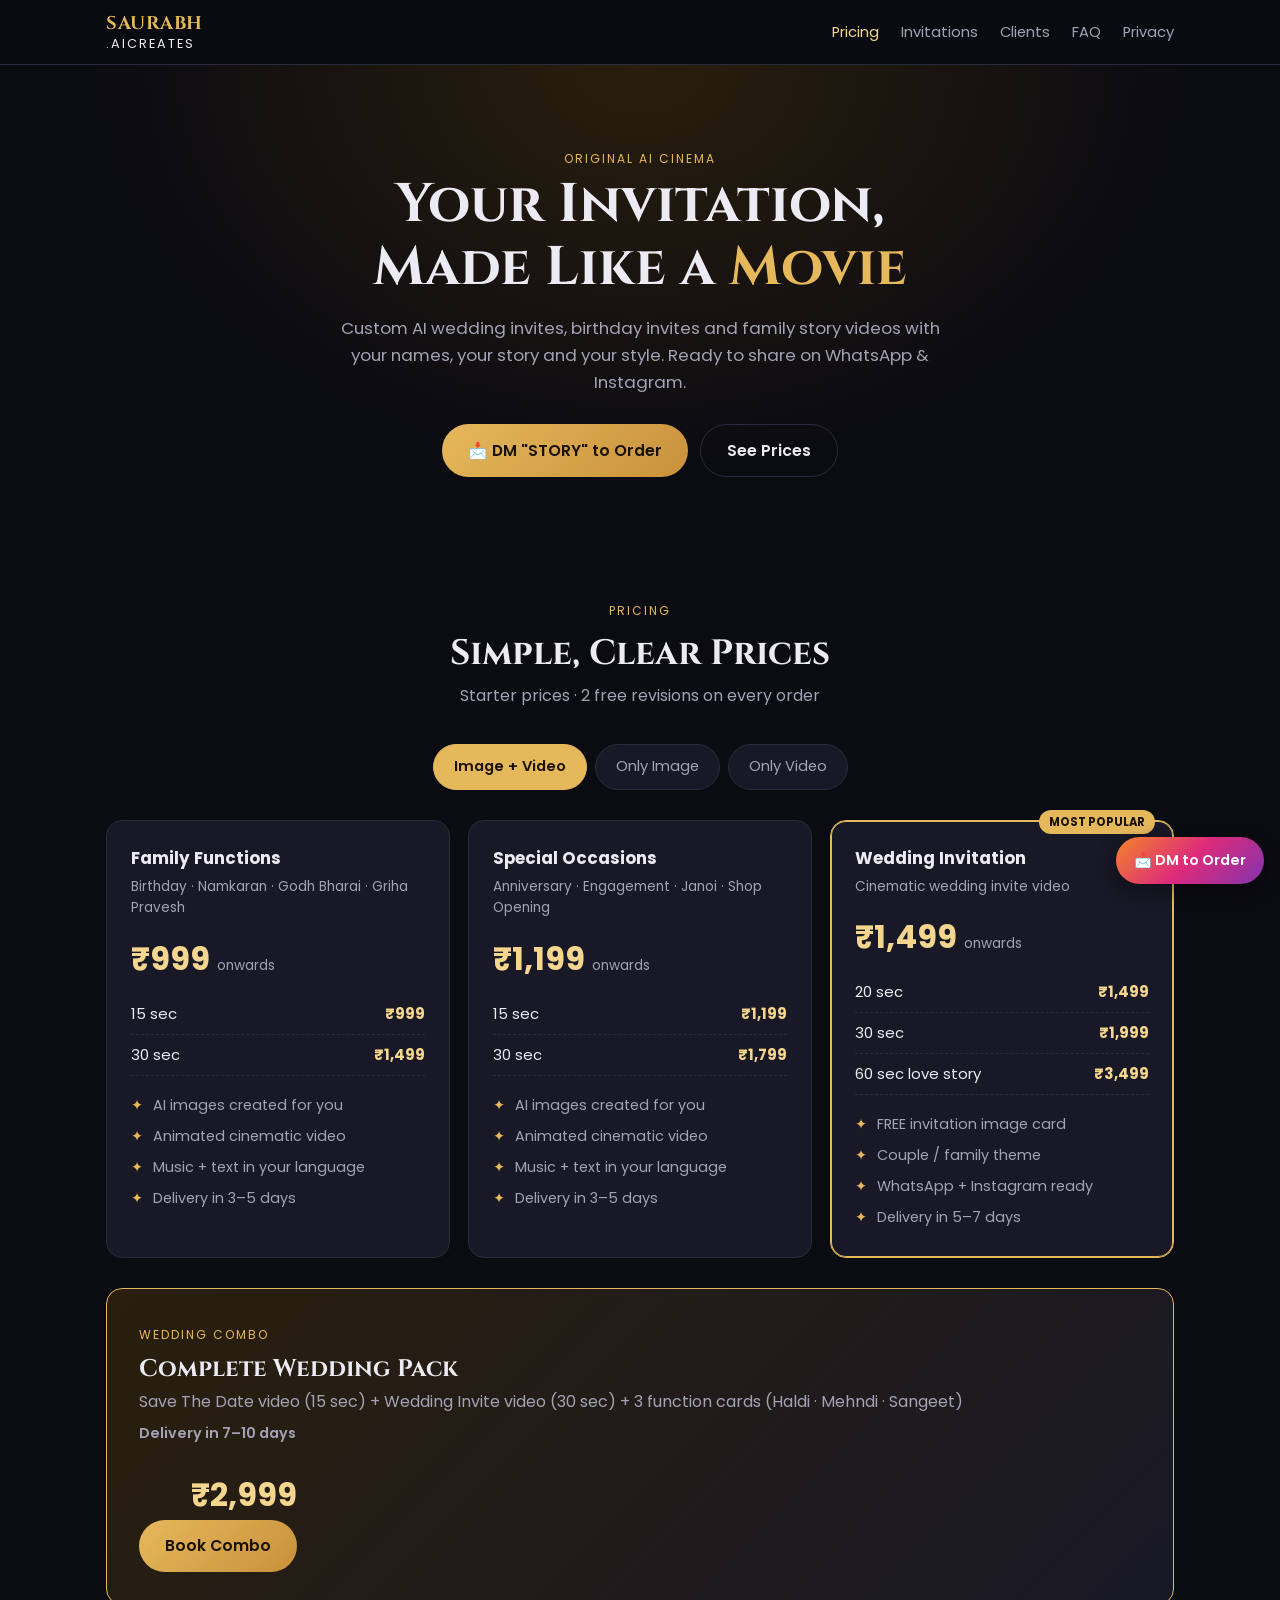
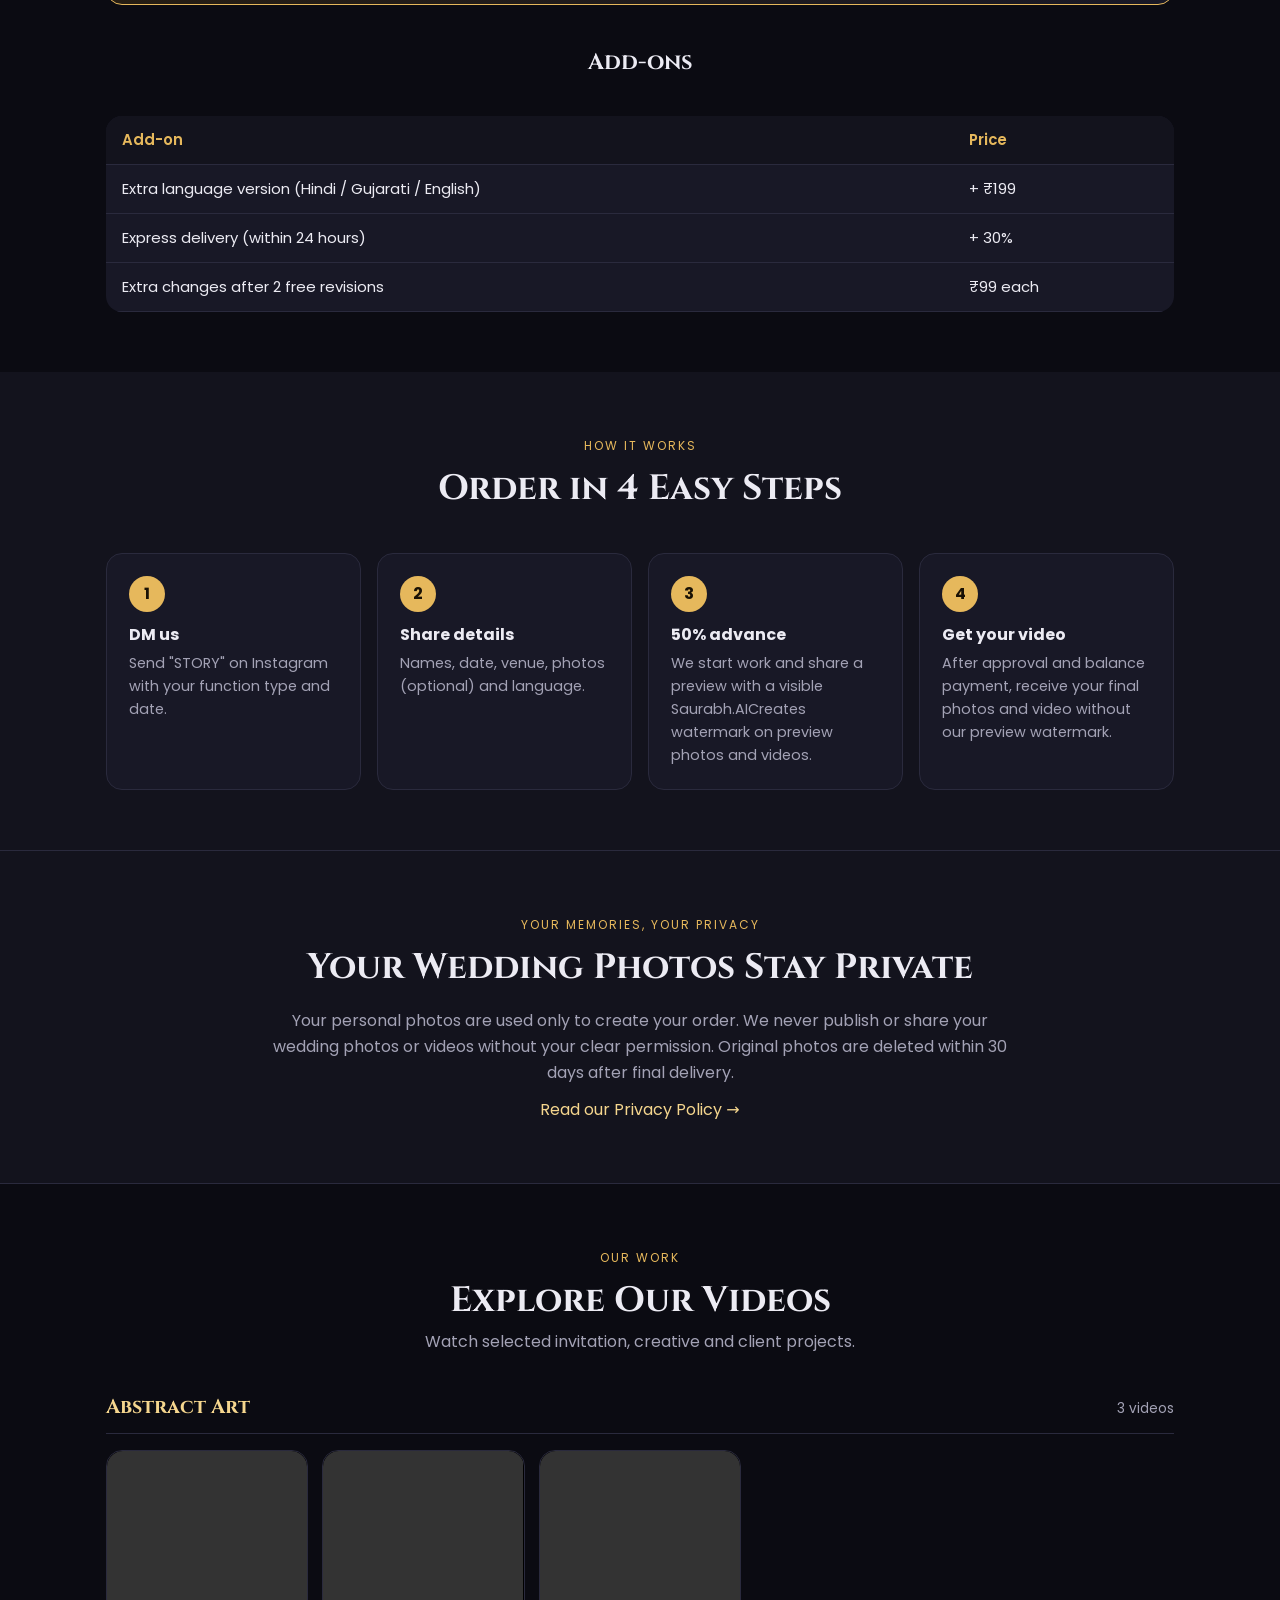
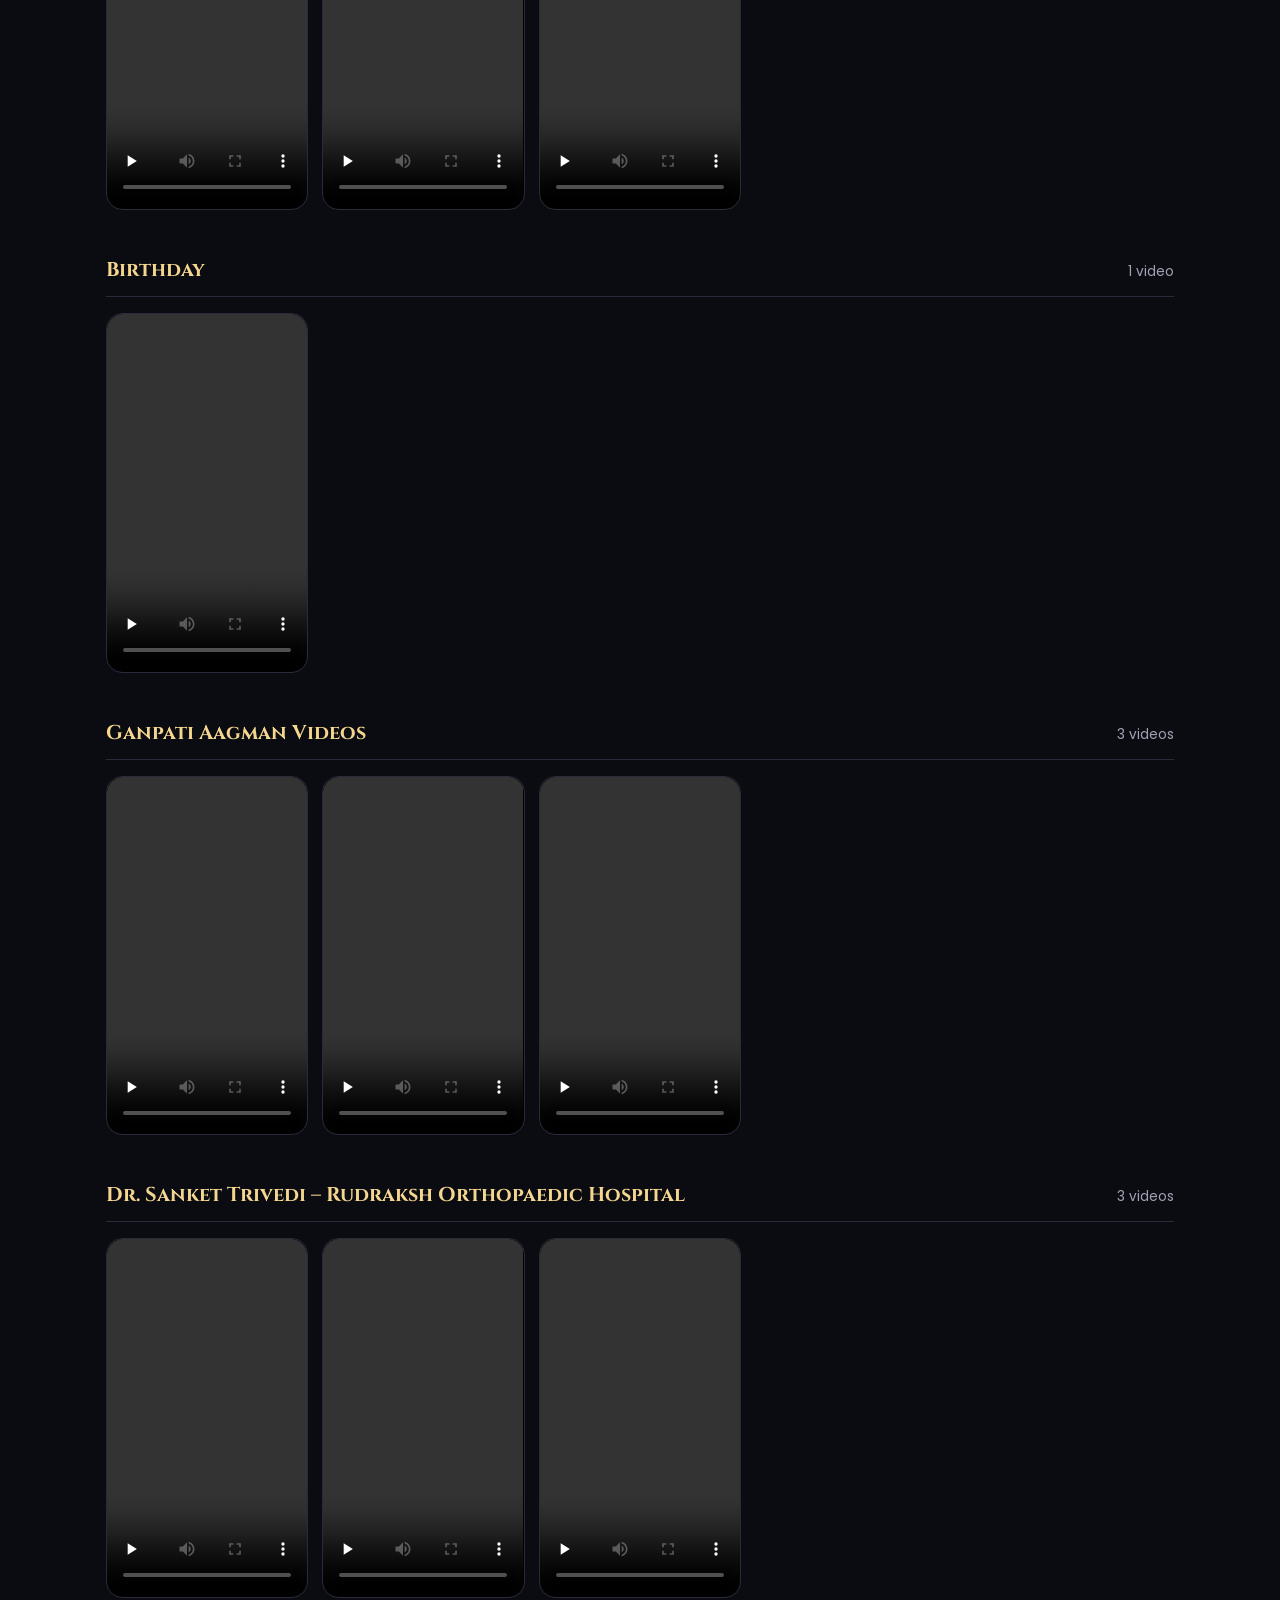
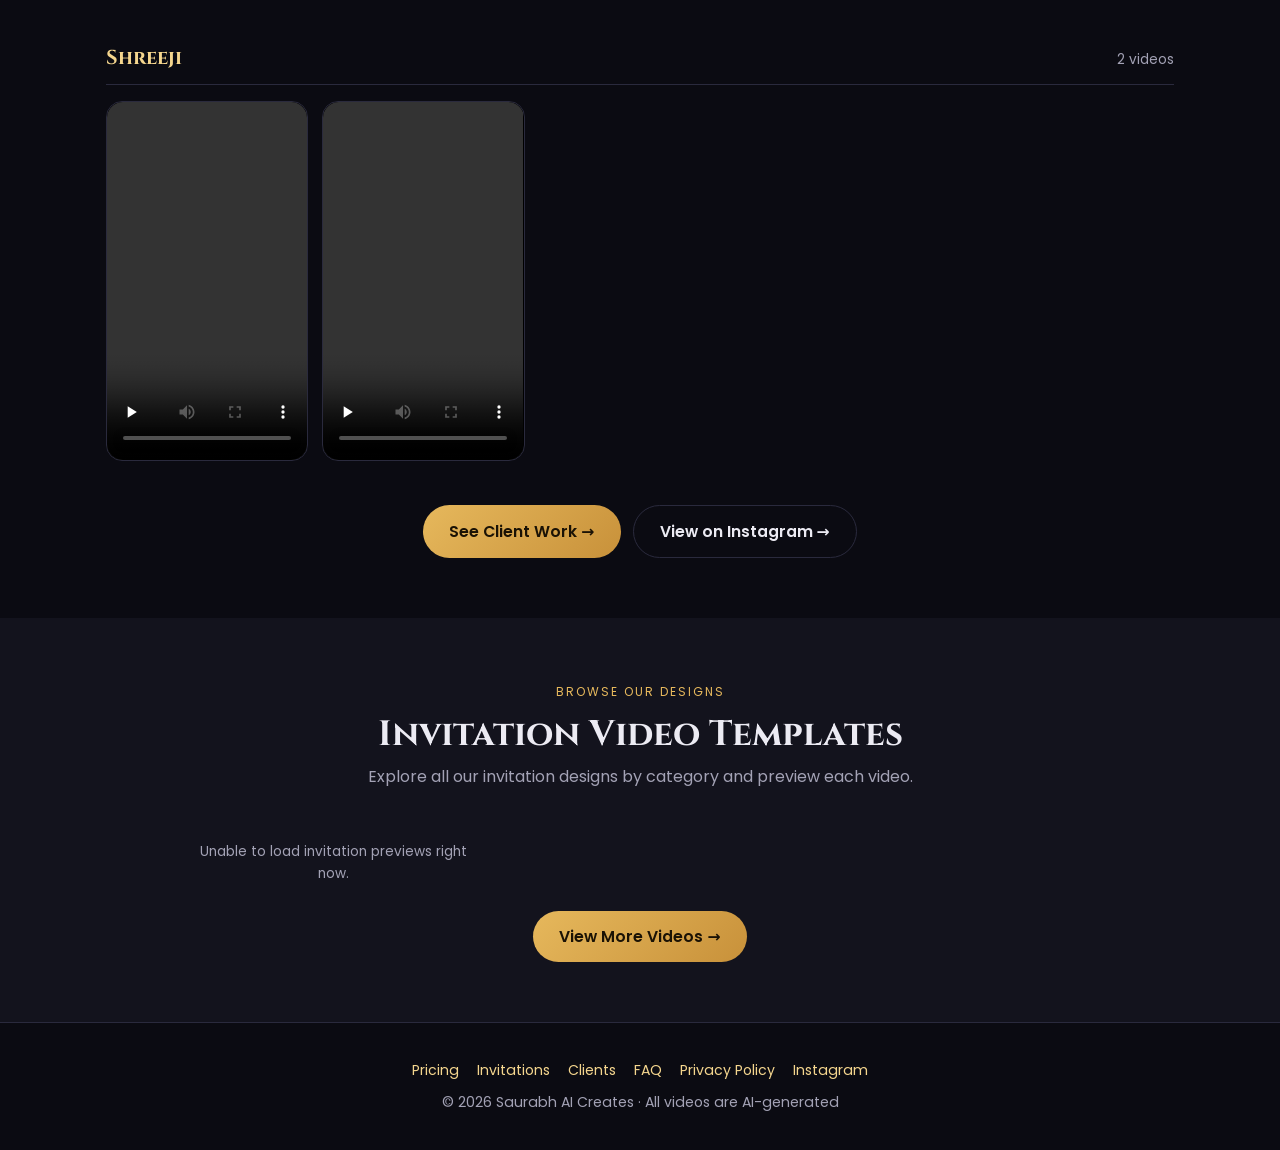
==== index.html @ f12655c5 "Link Invitations navigation directly to its page" ====
<!doctype html>
<html lang="en">
<head>
<meta charset="utf-8">
<meta name="viewport" content="width=device-width,initial-scale=1">
<title>Saurabh AI Creates – AI Invitations & Story Videos</title>
<meta name="description" content="Custom AI wedding invitations, birthday invites and cinematic family story videos. Order via Instagram DM.">
<meta property="og:title" content="Saurabh AI Creates – AI Invitations & Story Videos">
<meta property="og:description" content="Wedding, birthday & all function invitations as cinematic AI videos. Starting ₹299.">
<link rel="preconnect" href="https://fonts.googleapis.com">
<link href="https://fonts.googleapis.com/css2?family=Cinzel:wght@400;700&family=Poppins:wght@400;600;700&display=swap" rel="stylesheet">
<link rel="stylesheet" href="assets/css/style.css">
</head>
<body>
<header><div class="wrap nav">
  <a href="index.html" class="brand">SAURABH<span>.AICREATES</span></a>
  <ul>
    <li><a href="#pricing" class="active">Pricing</a></li>
    <li><a href="invitations.html">Invitations</a></li>
    <li><a href="clients.html">Clients</a></li>
    <li><a href="faq.html">FAQ</a></li>
    <li class="hide-sm"><a href="privacy.html">Privacy</a></li>
  </ul>
</div></header>

<div class="hero"><div class="wrap">
  <span class="tag">Original AI Cinema</span>
  <h1>Your Invitation,<br>Made Like a <em>Movie</em></h1>
  <p>Custom AI wedding invites, birthday invites and family story videos with your names, your story and your style. Ready to share on WhatsApp &amp; Instagram.</p>
  <div class="btns">
    <a class="btn btn-gold" href="https://ig.me/m/saurabh.aicreates" target="_blank" rel="noopener">📩 DM "STORY" to Order</a>
    <a class="btn btn-ghost" href="#pricing">See Prices</a>
  </div>
</div></div>

<section id="pricing"><div class="wrap">
  <div class="sec-title"><span class="tag">Pricing</span><h2>Simple, Clear Prices</h2><p>Starter prices · 2 free revisions on every order</p></div>

  <div class="tabs" role="tablist">
    <button class="tab active" data-t="combo">Image + Video</button>
    <button class="tab" data-t="image">Only Image</button>
    <button class="tab" data-t="video">Only Video</button>
  </div>

  <!-- IMAGE + VIDEO -->
  <div class="panel active" id="combo">
    <div class="grid">
      <div class="card">
        <h3>Family Functions</h3><div class="sub">Birthday · Namkaran · Godh Bharai · Griha Pravesh</div>
        <div class="price">₹999 <small>onwards</small></div>
        <div class="rows"><div class="row">15 sec<b>₹999</b></div><div class="row">30 sec<b>₹1,499</b></div></div>
        <ul><li>AI images created for you</li><li>Animated cinematic video</li><li>Music + text in your language</li><li>Delivery in 3–5 days</li></ul>
      </div>
      <div class="card">
        <h3>Special Occasions</h3><div class="sub">Anniversary · Engagement · Janoi · Shop Opening</div>
        <div class="price">₹1,199 <small>onwards</small></div>
        <div class="rows"><div class="row">15 sec<b>₹1,199</b></div><div class="row">30 sec<b>₹1,799</b></div></div>
        <ul><li>AI images created for you</li><li>Animated cinematic video</li><li>Music + text in your language</li><li>Delivery in 3–5 days</li></ul>
      </div>
      <div class="card best"><span class="badge">MOST POPULAR</span>
        <h3>Wedding Invitation</h3><div class="sub">Cinematic wedding invite video</div>
        <div class="price">₹1,499 <small>onwards</small></div>
        <div class="rows"><div class="row">20 sec<b>₹1,499</b></div><div class="row">30 sec<b>₹1,999</b></div><div class="row">60 sec love story<b>₹3,499</b></div></div>
        <ul><li>FREE invitation image card</li><li>Couple / family theme</li><li>WhatsApp + Instagram ready</li><li>Delivery in 5–7 days</li></ul>
      </div>
    </div>
    <div class="combo">
      <div><span class="tag">Wedding Combo</span><h3>Complete Wedding Pack</h3>
      <p>Save The Date video (15 sec) + Wedding Invite video (30 sec) + 3 function cards (Haldi · Mehndi · Sangeet)</p><p class="delivery-note">Delivery in 7–10 days</p></div>
      <div style="text-align:right"><div class="price">₹2,999</div><a class="btn btn-gold" href="https://ig.me/m/saurabh.aicreates" target="_blank" rel="noopener">Book Combo</a></div>
    </div>
  </div>

  <!-- IMAGE -->
  <div class="panel" id="image">
    <div class="grid">
      <div class="card"><h3>Family Functions</h3><div class="sub">Birthday · Namkaran · Godh Bharai · Griha Pravesh</div><div class="price">₹299</div><ul><li>1 custom AI invitation card</li><li>WhatsApp size</li><li>Delivery in 1–2 days</li></ul></div>
      <div class="card"><h3>Special Occasions</h3><div class="sub">Anniversary · Janoi · Shop Opening</div><div class="price">₹399</div><ul><li>1 custom AI invitation card</li><li>WhatsApp size</li><li>Delivery in 1–2 days</li></ul></div>
      <div class="card"><h3>Engagement / Save The Date</h3><div class="sub">Couple theme card</div><div class="price">₹449</div><ul><li>1 custom AI invitation card</li><li>WhatsApp size</li><li>Delivery in 1–2 days</li></ul></div>
      <div class="card best"><span class="badge">WEDDING</span><h3>Wedding Card</h3><div class="sub">1 main invitation card</div><div class="price">₹499</div><ul><li>Extra function card ₹149 each</li><li>Same design for all functions</li><li>Delivery in 1–2 days</li></ul></div>
    </div>
    <p class="note">💡 Want it to move? Upgrade to Image + Video from ₹999.</p>
  </div>

  <!-- VIDEO -->
  <div class="panel" id="video">
    <div class="grid">
      <div class="card"><h3>Short</h3><div class="sub">You give images, we animate</div><div class="price">₹799</div><ul><li>Up to 15 sec</li><li>Music + text</li><li>Delivery in 3–5 days</li></ul></div>
      <div class="card best"><span class="badge">BEST VALUE</span><h3>Standard</h3><div class="sub">You give images, we animate</div><div class="price">₹1,299</div><ul><li>Up to 30 sec</li><li>Music + text</li><li>Delivery in 3–5 days</li></ul></div>
      <div class="card"><h3>Long</h3><div class="sub">You give images, we animate</div><div class="price">₹1,999</div><ul><li>Up to 60 sec</li><li>Music + text</li><li>Delivery in 3–5 days</li></ul></div>
    </div>
  </div>

  <div style="margin-top:40px">
    <div class="sec-title"><h2 style="font-size:1.4rem">Add-ons</h2></div>
    <table class="table">
      <tr><th>Add-on</th><th>Price</th></tr>
      <tr><td>Extra language version (Hindi / Gujarati / English)</td><td>+ ₹199</td></tr>
      <tr><td>Express delivery (within 24 hours)</td><td>+ 30%</td></tr>
      <tr><td>Extra changes after 2 free revisions</td><td>₹99 each</td></tr>
    </table>
  </div>
</div></section>

<section style="background:var(--bg2)"><div class="wrap">
  <div class="sec-title"><span class="tag">How it works</span><h2>Order in 4 Easy Steps</h2></div>
  <div class="steps">
    <div class="step"><h4>DM us</h4><p>Send "STORY" on Instagram with your function type and date.</p></div>
    <div class="step"><h4>Share details</h4><p>Names, date, venue, photos (optional) and language.</p></div>
    <div class="step"><h4>50% advance</h4><p>We start work and share a preview with a visible Saurabh.AICreates watermark on preview photos and videos.</p></div>
    <div class="step"><h4>Get your video</h4><p>After approval and balance payment, receive your final photos and video without our preview watermark.</p></div>
  </div>
</div></section>

<section class="privacy-highlight"><div class="wrap"><div class="sec-title"><span class="tag">Your Memories, Your Privacy</span><h2>Your Wedding Photos Stay Private</h2><p>Your personal photos are used only to create your order. We never publish or share your wedding photos or videos without your clear permission. Original photos are deleted within 30 days after final delivery.</p><a href="privacy.html">Read our Privacy Policy →</a></div></div></section>

<section id="our-work"><div class="wrap">
  <div class="sec-title"><span class="tag">Our Work</span><h2>Explore Our Videos</h2><p>Watch selected invitation, creative and client projects.</p></div>
  <div id="ourWork"><p class="note">Loading videos…</p></div>
  <div class="btns" style="margin-top:26px"><a class="btn btn-gold" href="clients.html">See Client Work →</a><a class="btn btn-ghost" href="https://instagram.com/saurabh.aicreates" target="_blank" rel="noopener">View on Instagram →</a></div>
</div></section>


<section id="invitation-video" class="home-invitation-section"><div class="wrap">
  <div class="sec-title"><span class="tag">Browse Our Designs</span><h2>Invitation Video Templates</h2><p>Explore all our invitation designs by category and preview each video.</p></div>
  <div id="invitationPreview" class="invitation-preview"><p class="note">Loading featured invitations…</p></div>
  <div class="btns invitation-more"><a class="btn btn-gold" href="invitations.html">View More Videos →</a></div>
</div></section>

<section id="rvWall" style="display:none"><div class="wrap">
  <div class="sec-title"><span class="tag">Happy Clients</span><h2>What Clients Say</h2></div>
  <div class="rv-list" id="rvList"></div>
</div></section>

<footer><div class="wrap">
  <div class="links"><a href="#pricing">Pricing</a><a href="invitations.html">Invitations</a><a href="clients.html">Clients</a><a href="faq.html">FAQ</a><a href="privacy.html">Privacy Policy</a><a href="https://instagram.com/saurabh.aicreates" target="_blank" rel="noopener">Instagram</a></div>
  <div>© 2026 Saurabh AI Creates · All videos are AI-generated</div>
</div></footer>
<a class="float-dm" href="https://ig.me/m/saurabh.aicreates" target="_blank" rel="noopener">📩 DM to Order</a>

<script src="assets/js/videos.js"></script>
<script>
renderOurWork(document.getElementById('ourWork'));
renderInvitationPreview(document.getElementById('invitationPreview'));
document.querySelectorAll('.tab').forEach(b=>b.addEventListener('click',()=>{
  document.querySelectorAll('.tab').forEach(x=>x.classList.remove('active'));
  document.querySelectorAll('.panel').forEach(x=>x.classList.remove('active'));
  b.classList.add('active');document.getElementById(b.dataset.t).classList.add('active');
}));
</script>
<script src="assets/js/reviews.js"></script>
<script>renderReviews(document.getElementById('rvList'), document.getElementById('rvWall'), 100);</script>
</body>
</html>
---- assets/css/style.css ----
:root{
  --bg:#0b0b12;--bg2:#13131d;--card:#181826;--line:#2a2a3d;
  --gold:#e6b85c;--gold2:#f5d68e;--text:#ecebf3;--muted:#a3a2b5;
  --pink:#e1306c;--radius:16px;
}
*{box-sizing:border-box;margin:0;padding:0}
html{scroll-behavior:smooth}
body{background:var(--bg);color:var(--text);font-family:"Poppins",system-ui,sans-serif;line-height:1.6;font-size:16px}
a{color:var(--gold2);text-decoration:none}
img,video{max-width:100%;display:block}
.wrap{max-width:1100px;margin:0 auto;padding:0 16px}

/* nav */
header{position:sticky;top:0;z-index:20;background:rgba(11,11,18,.88);backdrop-filter:blur(10px);border-bottom:1px solid var(--line)}
.nav{display:flex;align-items:center;justify-content:space-between;height:64px}
.brand{font-family:"Cinzel",serif;font-weight:700;font-size:1.15rem;color:var(--gold);letter-spacing:.5px}
.brand span{color:var(--text);font-weight:400;font-size:.8rem;display:block;font-family:"Poppins";letter-spacing:2px;margin-top:-4px}
.nav ul{list-style:none;display:flex;gap:22px}
.nav ul a{color:var(--muted);font-size:.92rem}
.nav ul a:hover,.nav ul a.active{color:var(--gold2)}
@media(max-width:640px){.nav ul{gap:14px}.nav ul li.hide-sm{display:none}}

/* hero */
.hero{padding:80px 0 60px;text-align:center;background:radial-gradient(ellipse at top,#2a1f0d 0%,transparent 60%)}
.hero h1{font-family:"Cinzel",serif;font-size:clamp(2rem,6vw,3.4rem);line-height:1.15;margin-bottom:16px}
.hero h1 em{font-style:normal;color:var(--gold)}
.hero p{color:var(--muted);max-width:620px;margin:0 auto 28px;font-size:1.05rem}
.btn{display:inline-flex;align-items:center;gap:8px;padding:13px 26px;border-radius:999px;font-weight:600;font-size:.98rem;transition:.2s}
.btn-gold{background:linear-gradient(135deg,var(--gold),#c8913a);color:#1a1205}
.btn-gold:hover{transform:translateY(-2px);box-shadow:0 8px 24px rgba(230,184,92,.3)}
.btn-ghost{border:1px solid var(--line);color:var(--text)}
.btn-ghost:hover{border-color:var(--gold)}
.btns{display:flex;gap:12px;justify-content:center;flex-wrap:wrap}

/* sections */
section{padding:60px 0}
.sec-title{text-align:center;margin-bottom:36px}
.sec-title h2{font-family:"Cinzel",serif;font-size:clamp(1.6rem,4vw,2.2rem)}
.sec-title p{color:var(--muted)}
.tag{display:inline-block;font-size:.75rem;letter-spacing:2px;text-transform:uppercase;color:var(--gold);margin-bottom:6px}

/* tabs */
.tabs{display:flex;gap:8px;justify-content:center;flex-wrap:wrap;margin-bottom:30px}
.tab{background:var(--card);border:1px solid var(--line);color:var(--muted);padding:10px 20px;border-radius:999px;cursor:pointer;font:inherit;font-size:.92rem}
.tab.active{background:var(--gold);color:#1a1205;border-color:var(--gold);font-weight:600}
.panel{display:none}.panel.active{display:block}

/* price cards */
.grid{display:grid;gap:18px;grid-template-columns:repeat(auto-fit,minmax(240px,1fr))}
.card{background:var(--card);border:1px solid var(--line);border-radius:var(--radius);padding:24px;position:relative}
.card h3{font-size:1.05rem;margin-bottom:4px}
.card .sub{color:var(--muted);font-size:.85rem;margin-bottom:14px}
.price{font-size:2rem;font-weight:700;color:var(--gold2)}
.price small{font-size:.85rem;color:var(--muted);font-weight:400}
.card ul{list-style:none;margin-top:14px}
.card li{font-size:.9rem;color:var(--muted);padding:4px 0 4px 22px;position:relative}
.card li::before{content:"✦";position:absolute;left:0;color:var(--gold)}
.card.best{border-color:var(--gold);box-shadow:0 0 0 1px var(--gold) inset}
.badge{position:absolute;top:-11px;right:18px;background:var(--gold);color:#1a1205;font-size:.72rem;font-weight:700;padding:3px 10px;border-radius:999px}
.rows{margin-top:10px}
.row{display:flex;justify-content:space-between;border-bottom:1px dashed var(--line);padding:8px 0;font-size:.93rem}
.row b{color:var(--gold2)}

.delivery-note{margin-top:8px;color:var(--gold2);font-size:.9rem;font-weight:600}
.privacy-highlight{background:var(--bg2);border-top:1px solid var(--line);border-bottom:1px solid var(--line)}
.privacy-highlight .sec-title{max-width:760px;margin:0 auto}
.privacy-highlight .sec-title p{margin:12px auto}
.video-error{display:none;padding:10px;color:#ffb0b0;font-size:.82rem;text-align:center;background:#241313}
.vid.video-unavailable .video-error{display:block}
.work-block{margin-bottom:44px}
.work-block .client-head{margin-bottom:16px}

/* combo */
.combo{background:linear-gradient(135deg,#2a1f0d,#181826);border:1px solid var(--gold);border-radius:var(--radius);padding:32px;display:flex;gap:24px;align-items:center;justify-content:space-between;flex-wrap:wrap;margin-top:30px}
.combo h3{font-family:"Cinzel",serif;font-size:1.5rem}
.combo p{color:var(--muted)}

/* table */
.table{width:100%;border-collapse:collapse;background:var(--card);border-radius:var(--radius);overflow:hidden}
.table td,.table th{padding:12px 16px;border-bottom:1px solid var(--line);text-align:left;font-size:.93rem}
.table th{color:var(--gold);font-weight:600;background:var(--bg2)}

/* steps */
.steps{display:grid;gap:16px;grid-template-columns:repeat(auto-fit,minmax(200px,1fr));counter-reset:s}
.step{background:var(--card);border:1px solid var(--line);border-radius:var(--radius);padding:22px}
.step::before{counter-increment:s;content:counter(s);display:grid;place-items:center;width:36px;height:36px;border-radius:50%;background:var(--gold);color:#1a1205;font-weight:700;margin-bottom:10px}
.step h4{margin-bottom:4px}.step p{color:var(--muted);font-size:.9rem}

/* gallery */
.gallery{display:grid;gap:14px;grid-template-columns:repeat(auto-fill,minmax(200px,1fr))}
.vid{aspect-ratio:9/16;background:var(--card);border:1px dashed var(--line);border-radius:var(--radius);display:grid;place-items:center;color:var(--muted);font-size:.85rem;text-align:center;padding:12px;overflow:hidden}
.vid video{width:100%;height:100%;object-fit:cover;border-radius:var(--radius)}

/* faq */
details{background:var(--card);border:1px solid var(--line);border-radius:12px;padding:16px 20px;margin-bottom:10px}
summary{cursor:pointer;font-weight:600;list-style:none;display:flex;justify-content:space-between;gap:10px}
summary::after{content:"+";color:var(--gold);font-size:1.3rem;line-height:1}
details[open] summary::after{content:"–"}
details p,details ul{color:var(--muted);margin-top:10px;font-size:.94rem}
details ul{padding-left:20px}

/* legal */
.legal{max-width:800px;margin:0 auto}
.legal h2{font-family:"Cinzel",serif;color:var(--gold);font-size:1.25rem;margin:30px 0 8px}
.legal p,.legal li{color:var(--muted);font-size:.95rem}
.legal ul{padding-left:22px;margin:6px 0}

/* footer */
footer{border-top:1px solid var(--line);padding:36px 0;text-align:center;color:var(--muted);font-size:.88rem}
footer .links{display:flex;gap:18px;justify-content:center;margin-bottom:10px;flex-wrap:wrap}
.float-dm{position:fixed;right:16px;bottom:16px;z-index:30;background:linear-gradient(135deg,#f58529,#dd2a7b,#8134af);color:#fff;padding:12px 18px;border-radius:999px;font-weight:600;font-size:.9rem;box-shadow:0 6px 20px rgba(0,0,0,.4)}
.note{color:var(--muted);font-size:.85rem;text-align:center;margin-top:16px}

/* ===== customer review + admin ===== */
.rv-box{max-width:640px;margin:0 auto;background:var(--card);border:1px solid var(--line);border-radius:var(--radius);padding:28px}
.rv-box label{display:block;font-size:.88rem;color:var(--muted);margin:16px 0 6px}
.rv-box input,.rv-box select,.rv-box textarea{width:100%;background:var(--bg2);border:1px solid var(--line);border-radius:10px;color:var(--text);padding:12px;font:inherit;font-size:.95rem}
.rv-box input:focus,.rv-box select:focus,.rv-box textarea:focus{outline:none;border-color:var(--gold)}
.rv-box textarea{min-height:110px;resize:vertical}
.rv-box .btn{margin-top:22px;width:100%;justify-content:center;border:0;cursor:pointer}
.rv-check{display:flex!important;gap:10px;align-items:flex-start;color:var(--text)!important}
.rv-check input{width:auto;margin-top:5px}
.stars{display:flex;gap:6px;flex-direction:row-reverse;justify-content:flex-end}
.stars input{display:none}
.stars label{font-size:2rem;color:var(--line);cursor:pointer;margin:0;line-height:1}
.stars input:checked~label,.stars label:hover,.stars label:hover~label{color:var(--gold)}
.rv-msg{margin-top:14px;font-size:.92rem;min-height:1.2em}
.rv-msg.ok{color:#7fd88f}.rv-msg.err{color:#ff7b7b}
.rv-list{display:grid;gap:16px;grid-template-columns:repeat(auto-fit,minmax(260px,1fr));margin-top:10px}
.rv-item{background:var(--card);border:1px solid var(--line);border-radius:var(--radius);padding:20px}
.rv-item .s{color:var(--gold);letter-spacing:2px}
.rv-item p{margin:10px 0;color:var(--text)}
.rv-item small{color:var(--muted)}
/* ===== client video page ===== */
.client-block{margin-bottom:48px;scroll-margin-top:84px}
.client-head{display:flex;align-items:baseline;justify-content:space-between;gap:12px;border-bottom:1px solid var(--line);padding-bottom:10px;margin-bottom:18px}
.client-head h3{font-family:"Cinzel",serif;color:var(--gold2);font-size:1.25rem}
.client-head span{color:var(--muted);font-size:.85rem;white-space:nowrap}
a.tab{display:inline-block}
.vid:has(video){padding:0;border-style:solid;background:#000}
.vid video{object-fit:contain}


/* ===== invitation template gallery ===== */
.invitation-hero{padding:54px 0 10px;background:radial-gradient(ellipse at top,#2a1f0d 0%,transparent 65%)}
.invitation-hero .sec-title{margin-bottom:12px}
.invitation-hero h1{font-family:"Cinzel",serif;font-size:clamp(2rem,5vw,3rem);line-height:1.2}
.invitation-hero p{max-width:680px;margin:10px auto 0}
.invitation-section{padding-top:24px}
.template-filters{position:sticky;top:64px;z-index:10;padding:12px 0;background:rgba(11,11,18,.94);backdrop-filter:blur(10px)}
.template-category{margin:26px 0 48px;scroll-margin-top:140px}
.template-grid{display:grid;gap:20px;grid-template-columns:repeat(auto-fill,minmax(210px,1fr))}
.template-card{overflow:hidden;background:var(--card);border:1px solid var(--line);border-radius:var(--radius);transition:transform .2s,border-color .2s}
.template-card:hover{transform:translateY(-4px);border-color:var(--gold)}
.template-media{position:relative;aspect-ratio:9/16;background:#08080d;overflow:hidden}
.template-media img{width:100%;height:100%;object-fit:cover}
.template-media video{display:none;width:100%;height:100%;object-fit:contain;background:#000}
.template-media.is-playing img,.template-media.is-playing .template-play{display:none}
.template-media.is-playing video{display:block}
.template-play{position:absolute;left:50%;top:50%;transform:translate(-50%,-50%);width:58px;height:58px;border:1px solid rgba(255,255,255,.7);border-radius:50%;background:rgba(10,10,15,.72);color:#fff;font-size:1.35rem;cursor:pointer;backdrop-filter:blur(8px)}
.template-play:hover{background:var(--gold);color:#1a1205;border-color:var(--gold)}
.template-no-cover{height:100%;display:grid;place-items:center;color:var(--muted)}
.template-info{padding:14px 16px 16px}
.template-info h4{font-size:.98rem;line-height:1.4}
.template-info span{display:block;margin-top:4px;color:var(--muted);font-size:.78rem}
.template-category[hidden]{display:none}
.invitation-cta{margin:60px 0 10px;padding:36px 24px;text-align:center;border:1px solid var(--gold);border-radius:var(--radius);background:linear-gradient(135deg,#2a1f0d,#181826)}
.invitation-cta h2{font-family:"Cinzel",serif;font-size:clamp(1.5rem,4vw,2rem)}
.invitation-cta p{color:var(--muted);margin:8px auto 20px;max-width:620px}
@media(max-width:640px){.template-grid{grid-template-columns:repeat(2,minmax(0,1fr));gap:12px}.template-info{padding:11px}.template-info h4{font-size:.86rem}.template-filters{top:64px}.template-filters .tab{padding:8px 13px;font-size:.82rem}}


/* Invitation gallery embedded inside the home page */
.home-invitation-section{background:var(--bg2)}
.invitation-gallery-frame{display:block;width:100%;height:700px;border:0;border-radius:var(--radius);background:var(--bg);overflow:hidden}
html.embedded,html.embedded body{background:transparent}
html.embedded header,html.embedded footer,html.embedded .float-dm,html.embedded .invitation-hero{display:none!important}
html.embedded .invitation-section{padding:0}
html.embedded .invitation-section>.wrap{max-width:none;padding:0}
html.embedded .template-filters{top:0;border-radius:12px}
html.embedded .invitation-cta{margin-bottom:0}

/* Lightweight homepage invitation preview */
.invitation-preview{display:grid;grid-template-columns:repeat(3,minmax(0,1fr));gap:20px;max-width:900px;margin:0 auto}
.invitation-preview .template-card{max-width:260px;width:100%;justify-self:center}
.invitation-preview .template-media video{display:block;width:100%;height:100%;object-fit:contain;background:#000}
.invitation-more{margin-top:26px}
@media(max-width:640px){.invitation-preview{grid-template-columns:repeat(2,minmax(0,1fr));gap:12px}.invitation-preview .template-card{max-width:none}.invitation-preview .template-card:last-child:nth-child(odd){grid-column:1/-1;width:calc(50% - 6px)}}
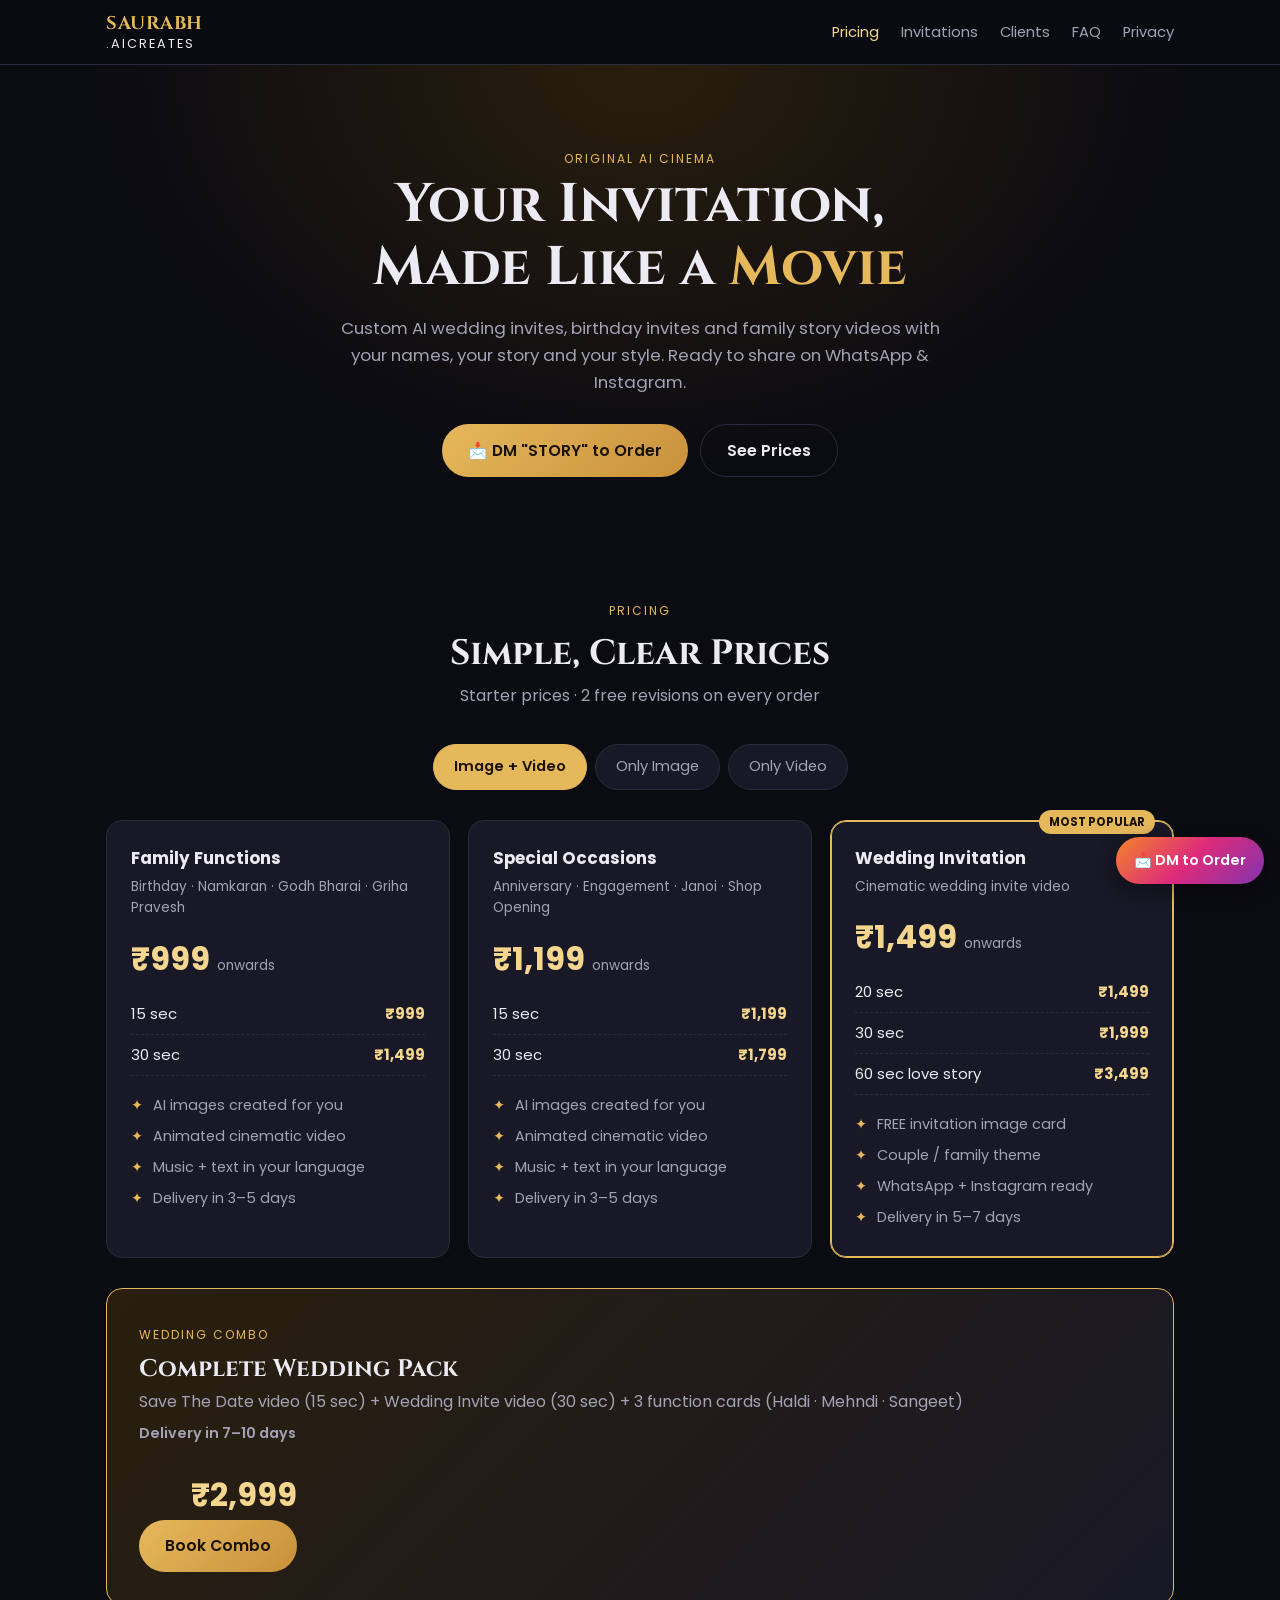
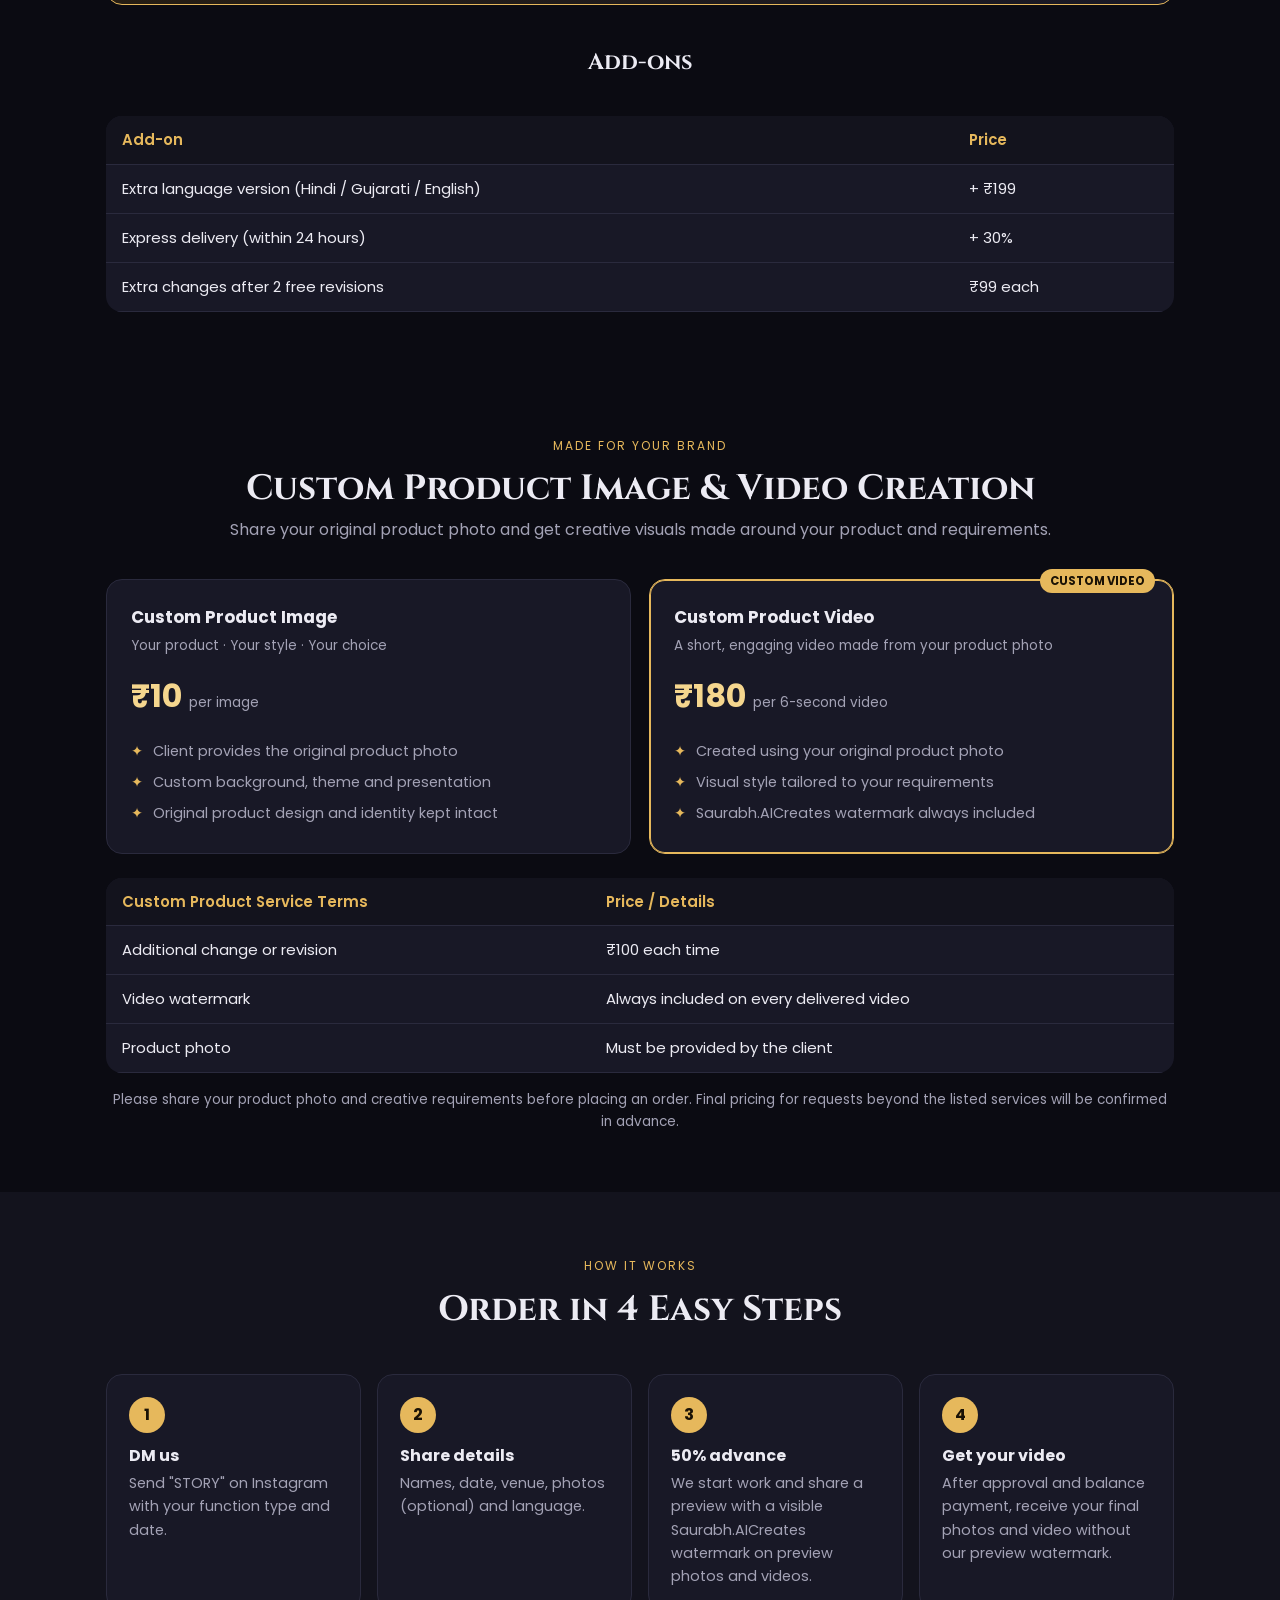
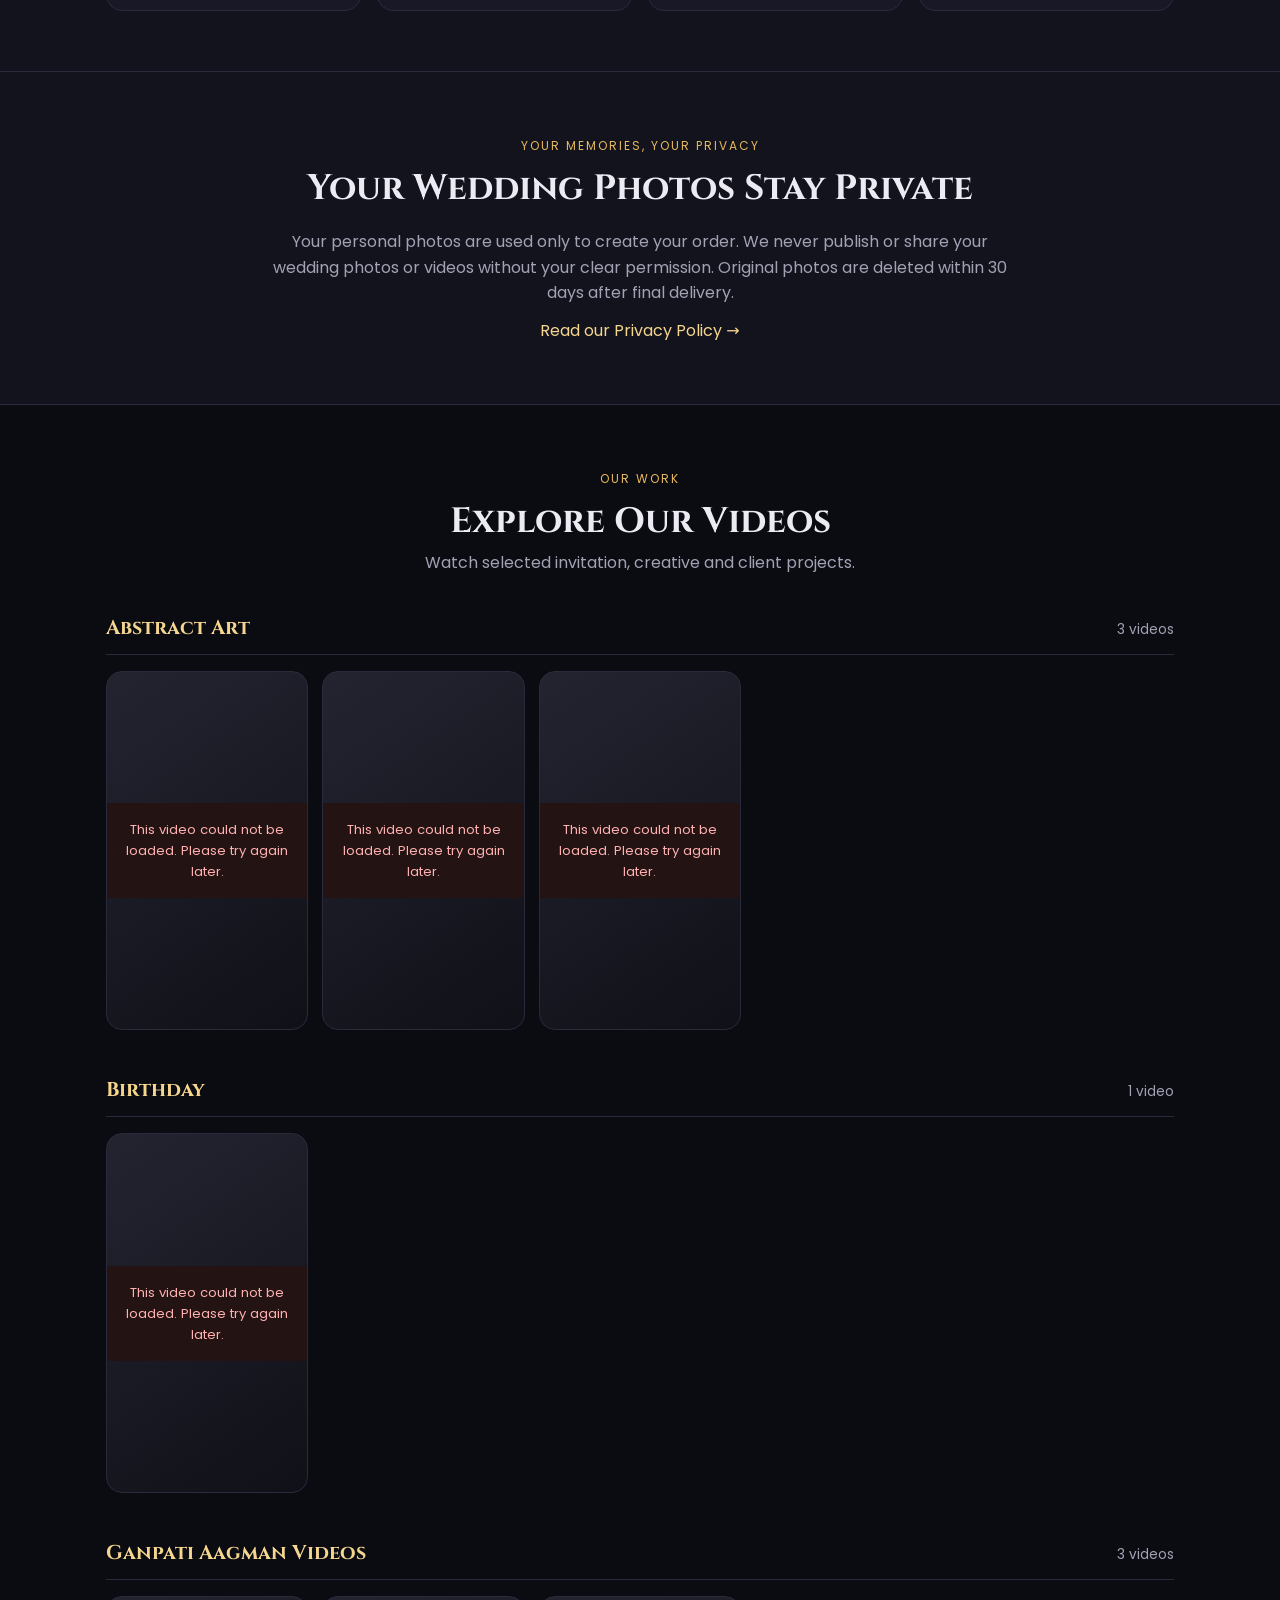
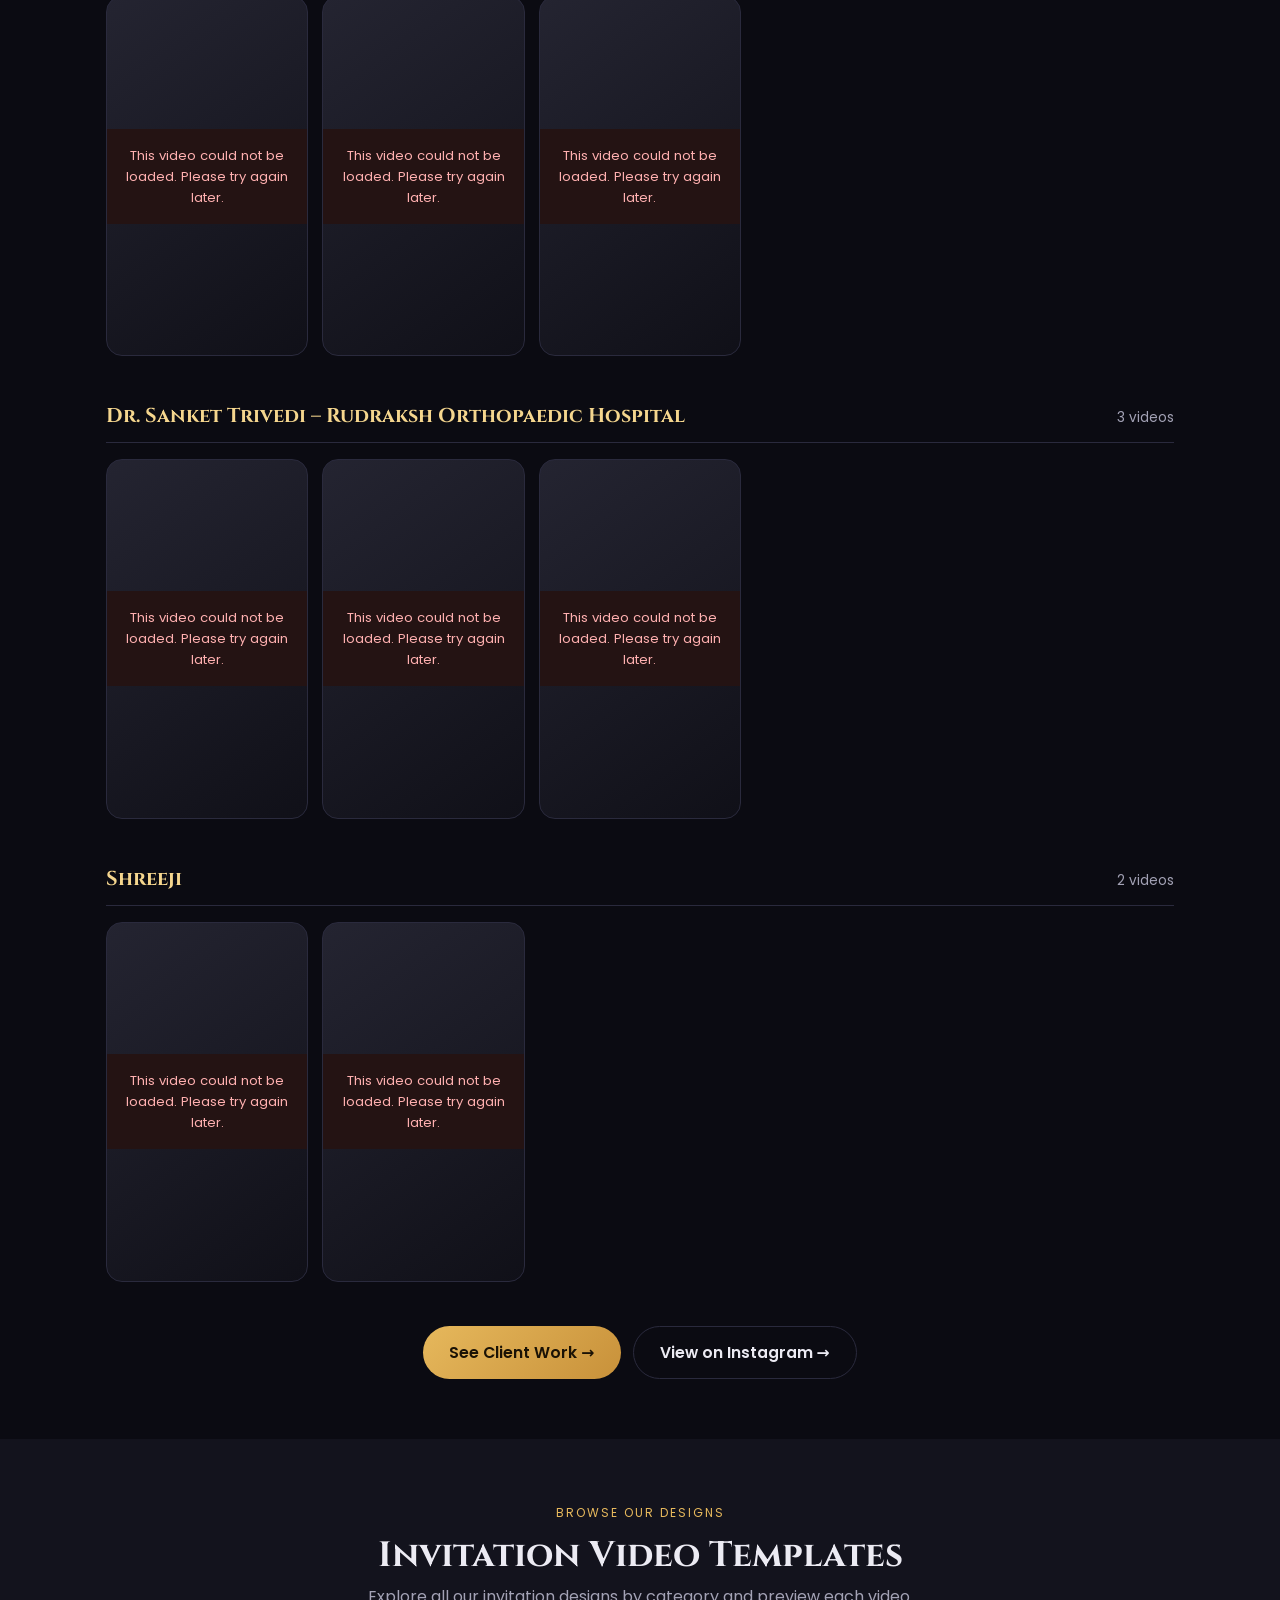
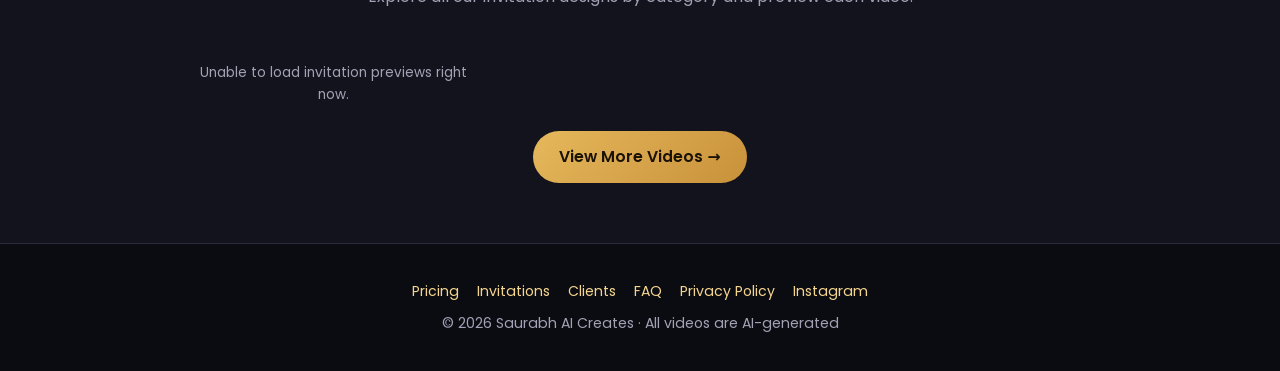
==== commit 010a98d0: "Add custom product image and video pricing section" ====
--- a/index.html
+++ b/index.html
@@ -102,6 +102,33 @@
   </div>
 </div></section>
 
+
+<section id="custom-creation"><div class="wrap">
+  <div class="sec-title"><span class="tag">Made for Your Brand</span><h2>Custom Product Image &amp; Video Creation</h2><p>Share your original product photo and get creative visuals made around your product and requirements.</p></div>
+  <div class="grid">
+    <div class="card">
+      <h3>Custom Product Image</h3><div class="sub">Your product · Your style · Your choice</div>
+      <div class="price">₹10 <small>per image</small></div>
+      <ul><li>Client provides the original product photo</li><li>Custom background, theme and presentation</li><li>Original product design and identity kept intact</li></ul>
+    </div>
+    <div class="card best">
+      <span class="badge">CUSTOM VIDEO</span>
+      <h3>Custom Product Video</h3><div class="sub">A short, engaging video made from your product photo</div>
+      <div class="price">₹180 <small>per 6-second video</small></div>
+      <ul><li>Created using your original product photo</li><li>Visual style tailored to your requirements</li><li>Saurabh.AICreates watermark always included</li></ul>
+    </div>
+  </div>
+  <div style="margin-top:24px">
+    <table class="table">
+      <tr><th>Custom Product Service Terms</th><th>Price / Details</th></tr>
+      <tr><td>Additional change or revision</td><td>₹100 each time</td></tr>
+      <tr><td>Video watermark</td><td>Always included on every delivered video</td></tr>
+      <tr><td>Product photo</td><td>Must be provided by the client</td></tr>
+    </table>
+    <p class="note">Please share your product photo and creative requirements before placing an order. Final pricing for requests beyond the listed services will be confirmed in advance.</p>
+  </div>
+</div></section>
+
 <section style="background:var(--bg2)"><div class="wrap">
   <div class="sec-title"><span class="tag">How it works</span><h2>Order in 4 Easy Steps</h2></div>
   <div class="steps">
--- a/assets/css/style.css
+++ b/assets/css/style.css
@@ -186,3 +186,17 @@
 .invitation-preview .template-media video{display:block;width:100%;height:100%;object-fit:contain;background:#000}
 .invitation-more{margin-top:26px}
 @media(max-width:640px){.invitation-preview{grid-template-columns:repeat(2,minmax(0,1fr));gap:12px}.invitation-preview .template-card{max-width:none}.invitation-preview .template-card:last-child:nth-child(odd){grid-column:1/-1;width:calc(50% - 6px)}}
+
+/* Client gallery: show a clear play state and fetch each MP4 only on demand */
+.vid.video-card{position:relative;padding:0;border-style:solid;background:linear-gradient(145deg,#242431,#101018);cursor:pointer}
+.vid.video-card .video-launch{position:absolute;inset:0;width:100%;height:100%;display:flex;flex-direction:column;align-items:center;justify-content:center;gap:12px;border:0;background:radial-gradient(circle at 50% 42%,rgba(224,181,92,.16),transparent 48%),linear-gradient(145deg,#242431,#101018);color:var(--muted);font:600 .88rem Poppins, sans-serif;cursor:pointer}
+.video-launch-icon{width:62px;height:62px;display:grid;place-items:center;padding-left:4px;border:1px solid rgba(255,255,255,.75);border-radius:50%;background:rgba(8,8,13,.65);color:#fff;font-size:1.5rem;transition:background .2s,color .2s,transform .2s}
+.video-launch:hover .video-launch-icon{background:var(--gold);color:#17120a;transform:scale(1.06);border-color:var(--gold)}
+.vid.video-card video{display:block;width:100%;height:100%;object-fit:contain;background:#000;border-radius:inherit}
+.vid.video-card.video-unavailable .video-launch{display:none}
+.vid.video-card.video-unavailable .video-error{display:block;align-self:center;margin:0;padding:16px}
+
+/* Auto-generated client video frame previews */
+.vid.video-card .video-launch{background-image:linear-gradient(180deg,rgba(8,8,13,.08) 0%,rgba(8,8,13,.16) 42%,rgba(8,8,13,.82) 100%),var(--video-cover,none);background-size:cover;background-position:center}
+.vid.video-card .video-launch.has-video-cover{color:#fff;text-shadow:0 2px 8px rgba(0,0,0,.85)}
+.vid.video-card .video-launch.has-video-cover .video-launch-icon{background:rgba(8,8,13,.68);box-shadow:0 3px 16px rgba(0,0,0,.28)}
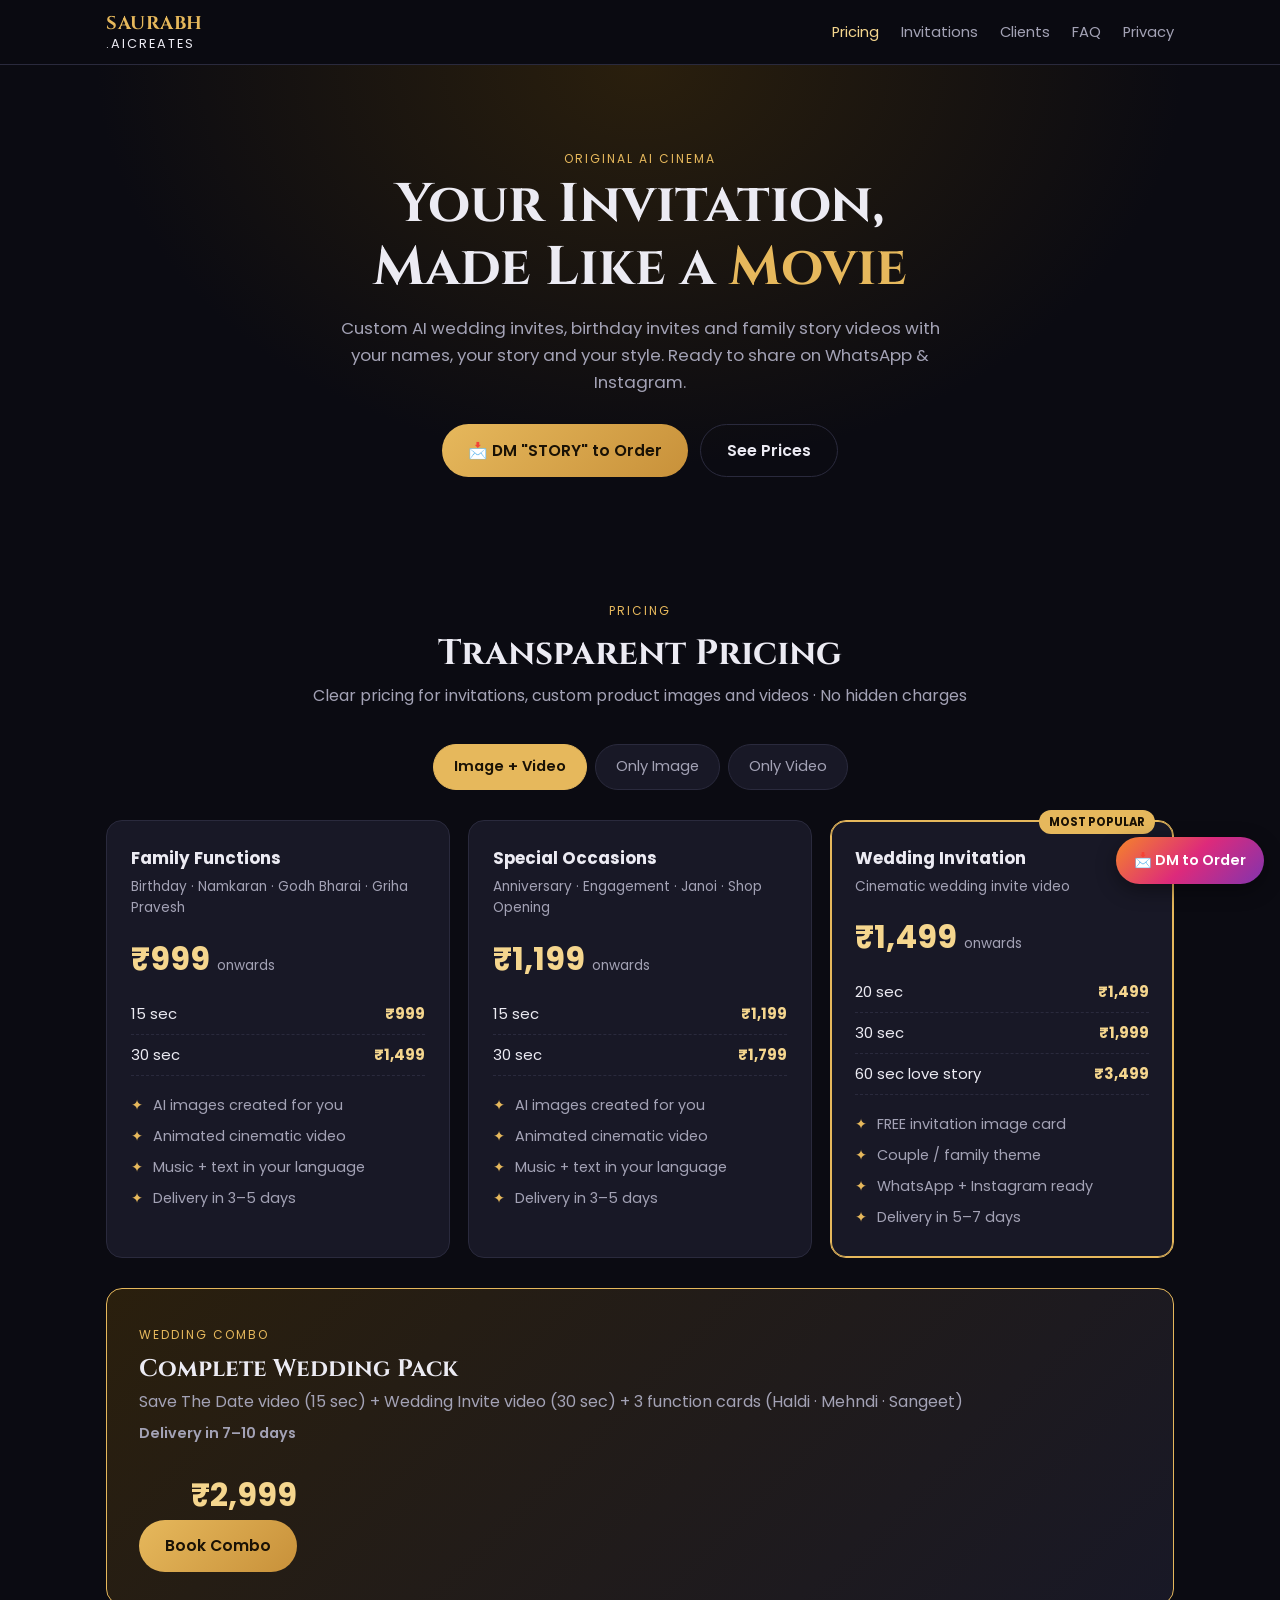
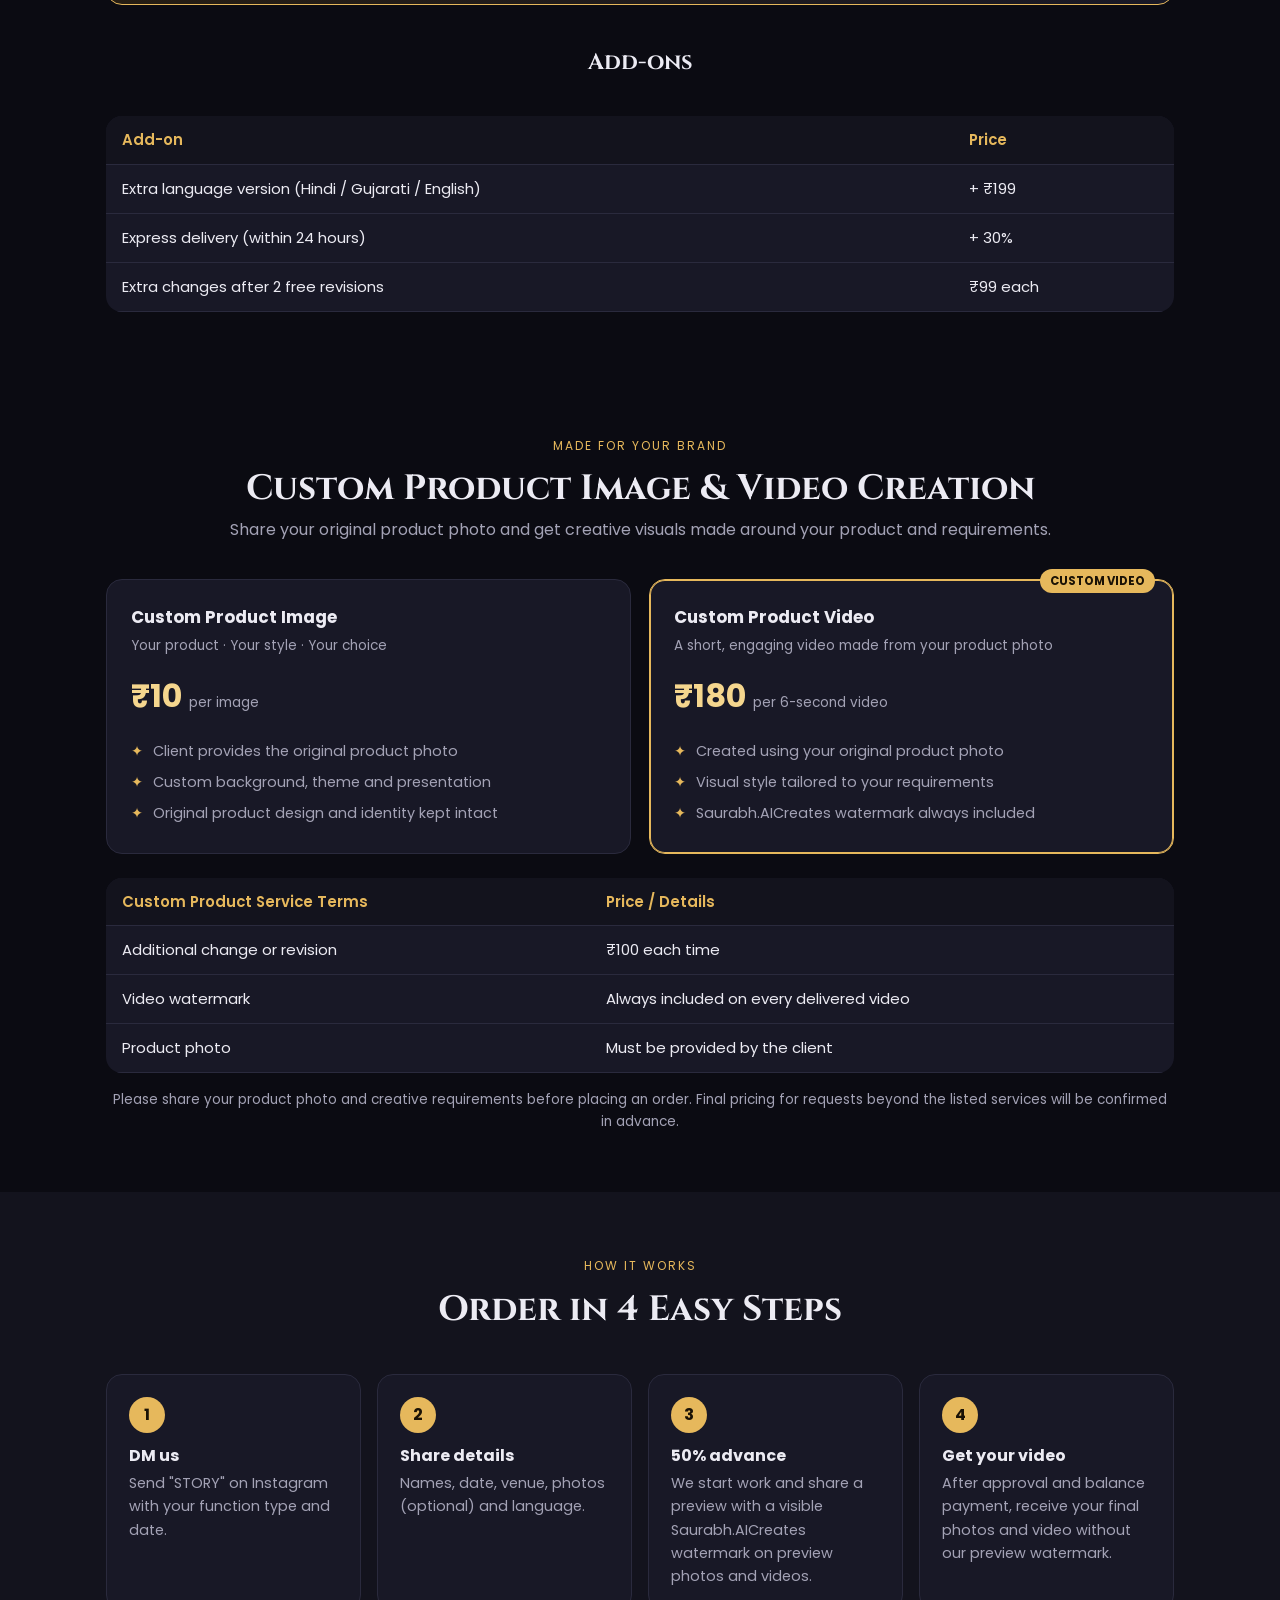
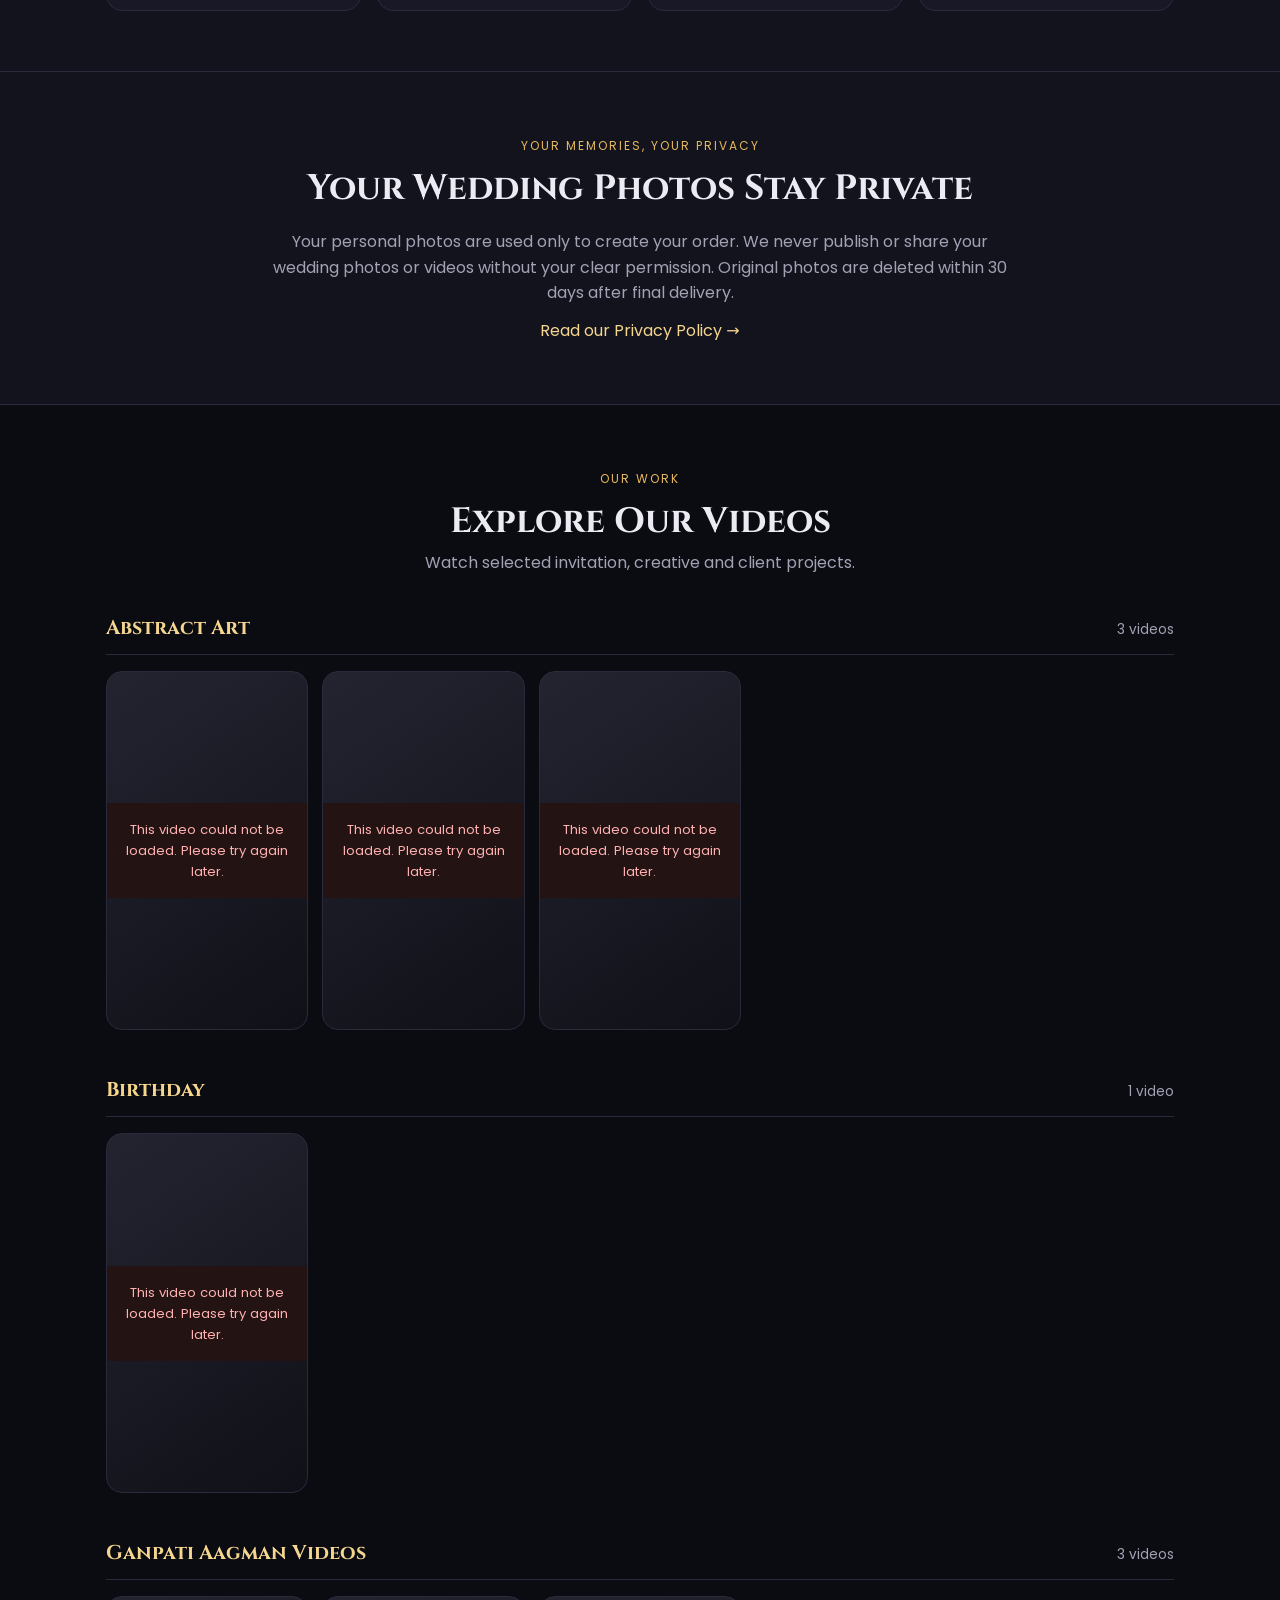
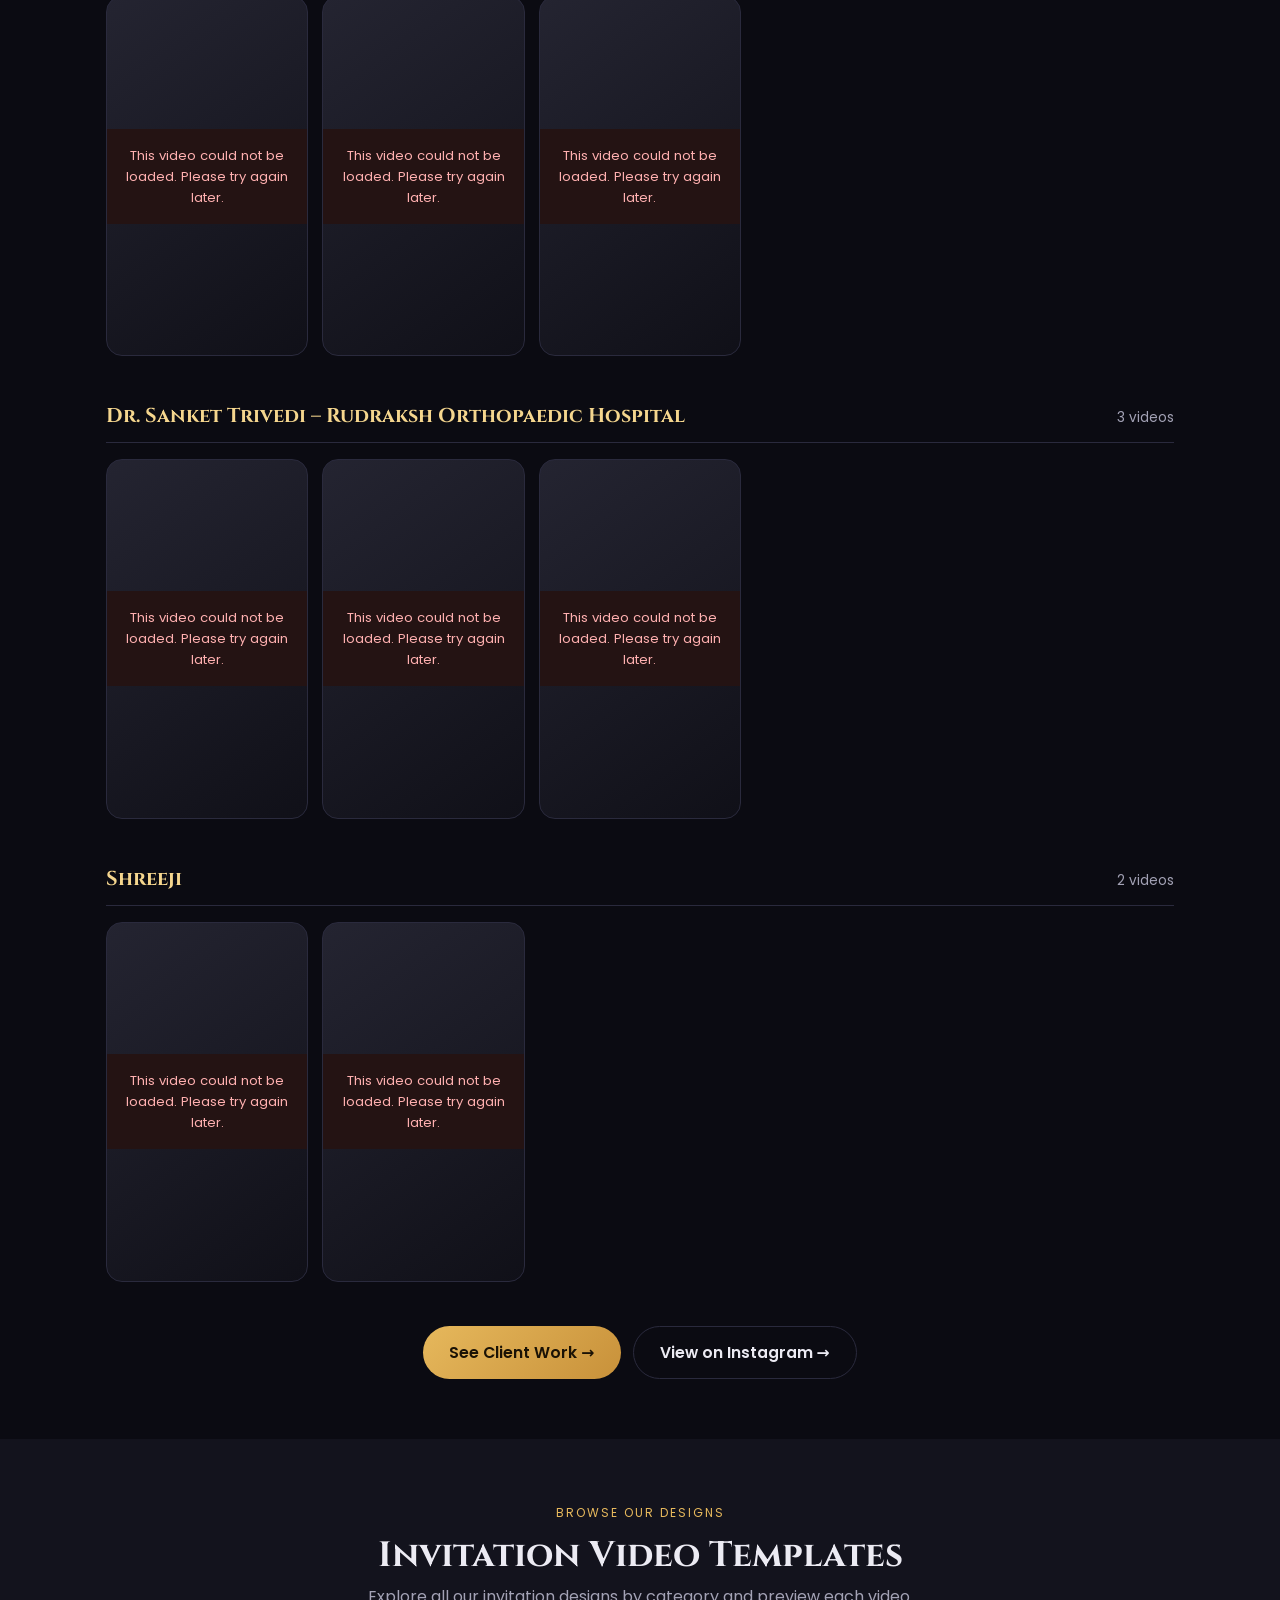
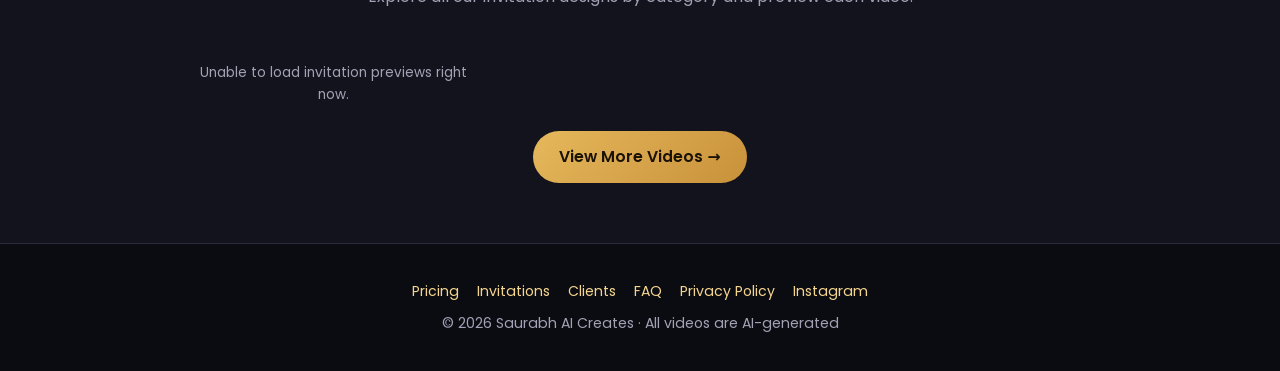
==== commit a93ee27a: "Update pricing heading to Transparent Pricing" ====
--- a/index.html
+++ b/index.html
@@ -34,7 +34,7 @@
 </div></div>
 
 <section id="pricing"><div class="wrap">
-  <div class="sec-title"><span class="tag">Pricing</span><h2>Simple, Clear Prices</h2><p>Starter prices · 2 free revisions on every order</p></div>
+  <div class="sec-title"><span class="tag">Pricing</span><h2>Transparent Pricing</h2><p>Clear pricing for invitations, custom product images and videos · No hidden charges</p></div>
 
   <div class="tabs" role="tablist">
     <button class="tab active" data-t="combo">Image + Video</button>
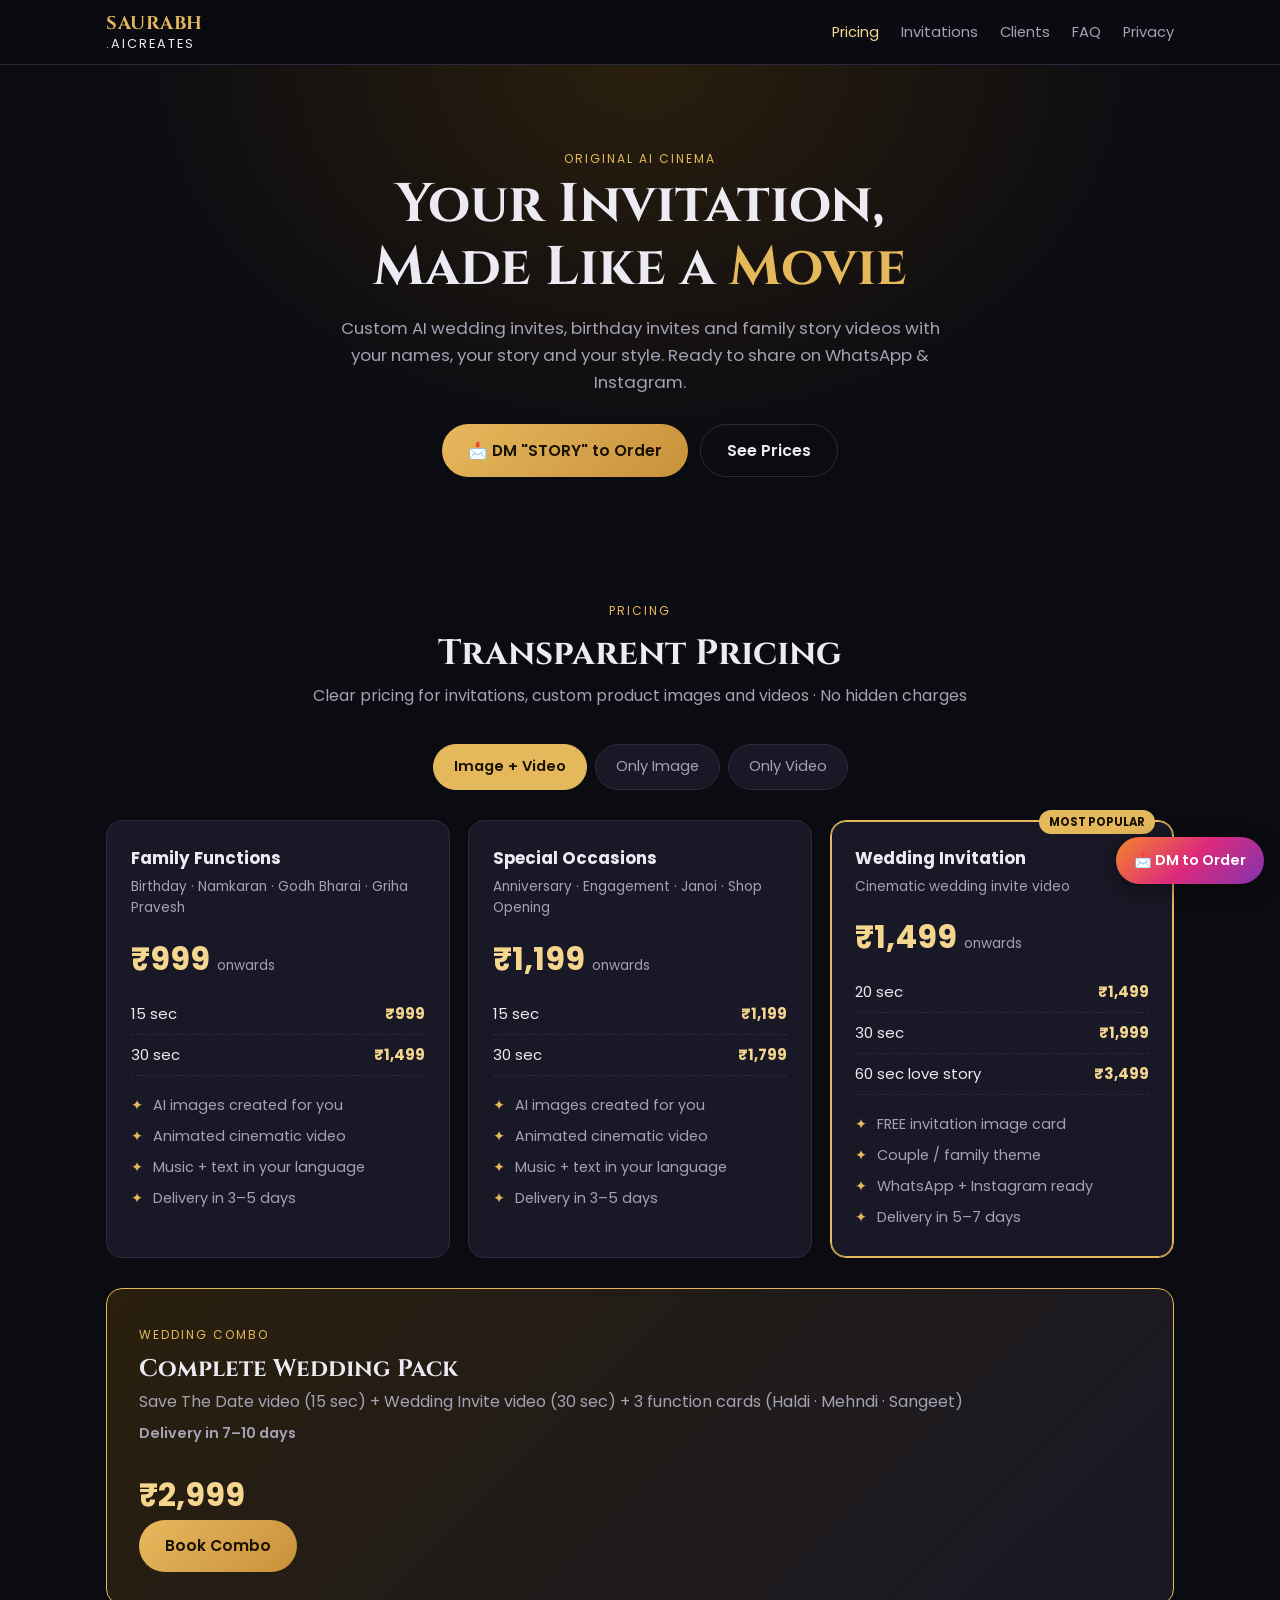
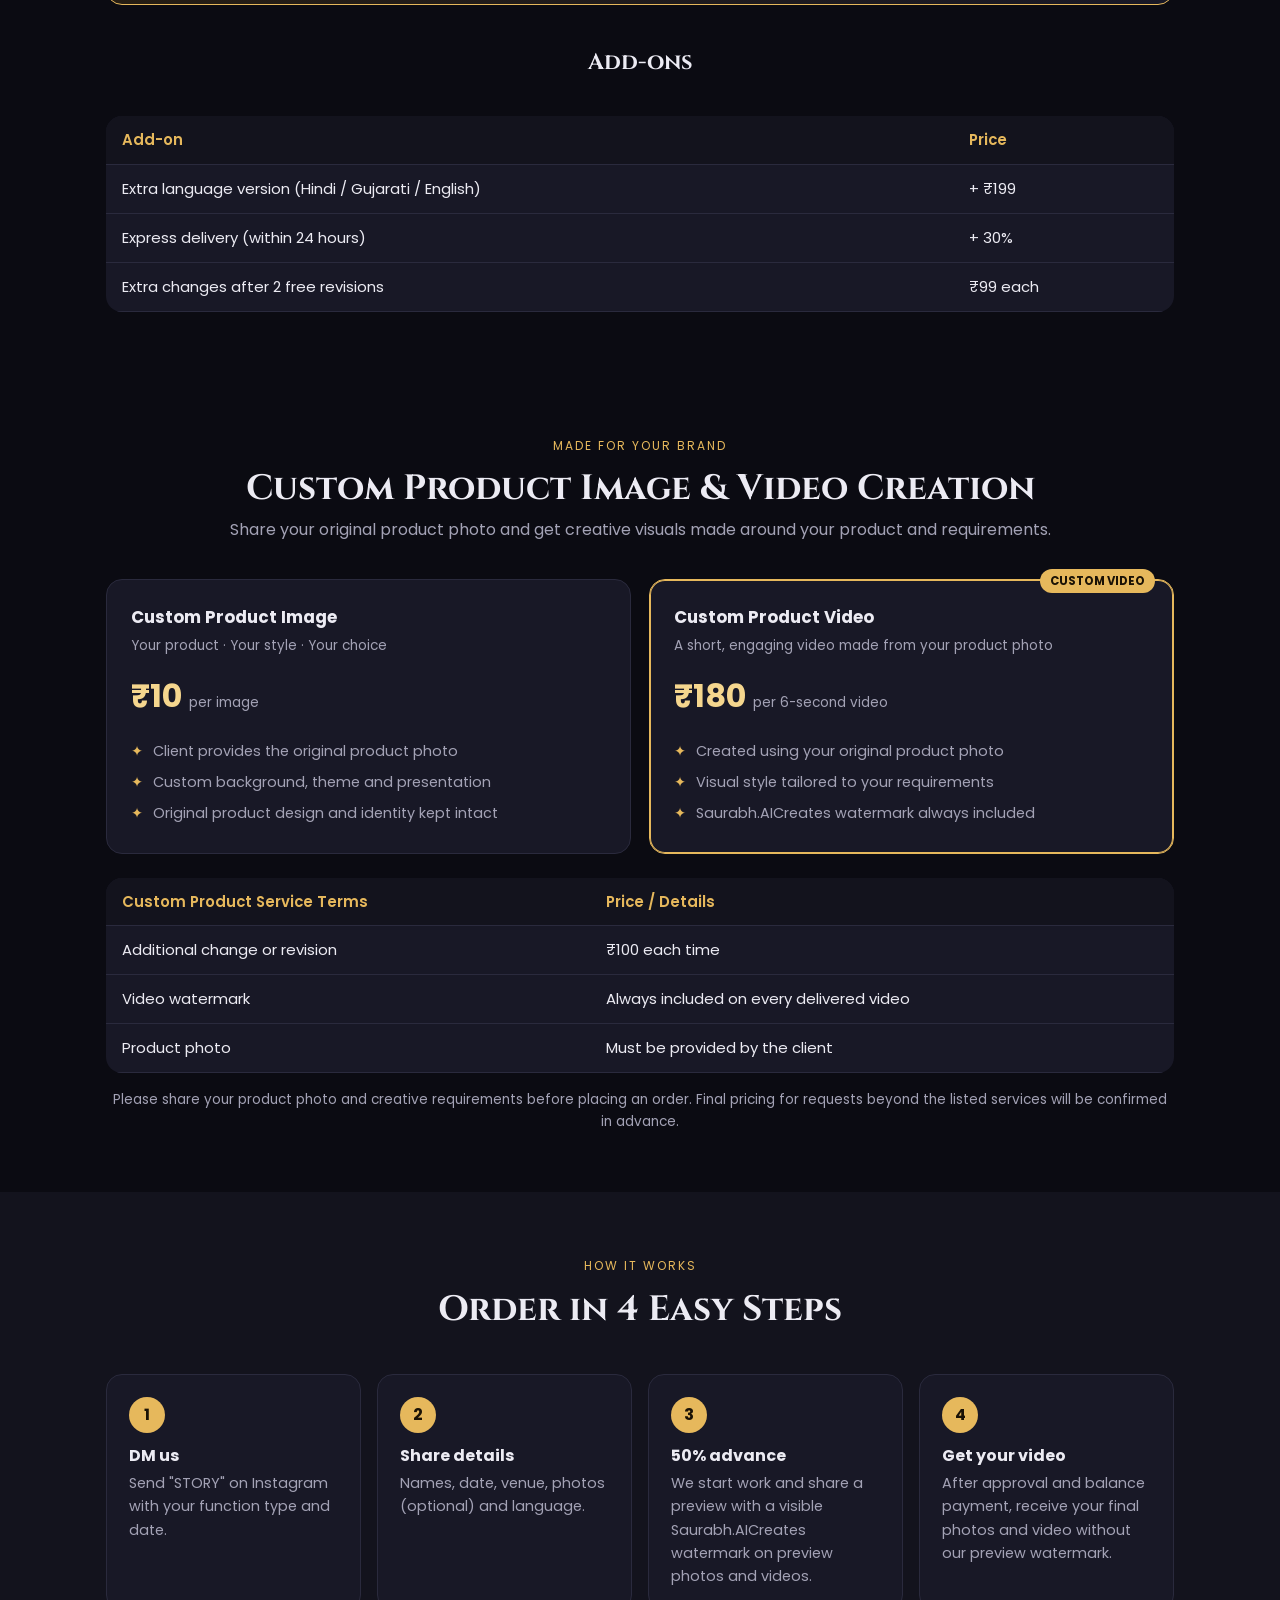
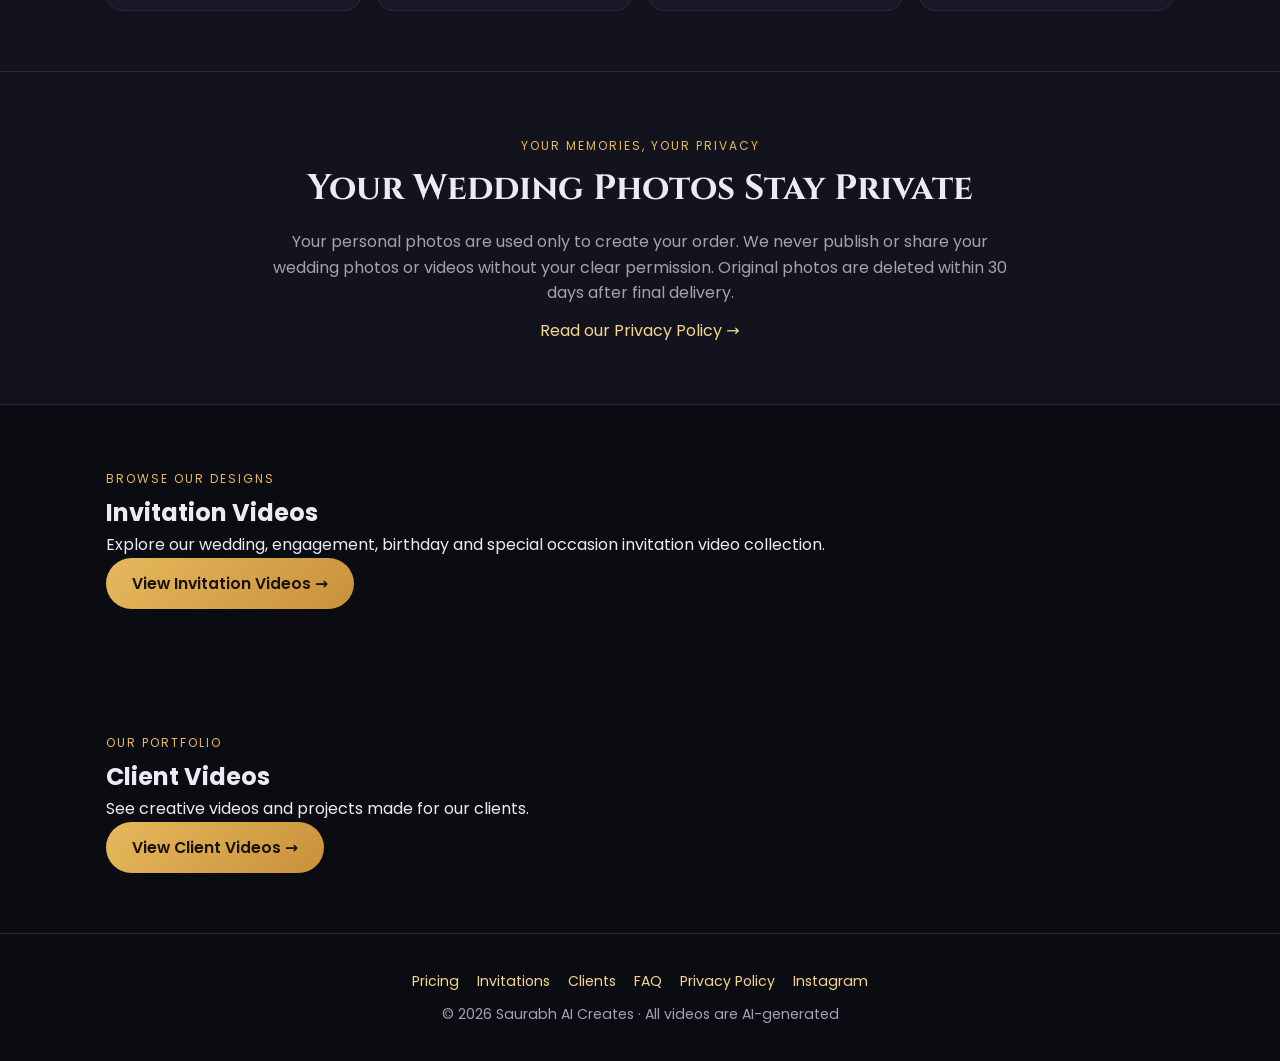
==== commit 67b190af: "Replace homepage video previews with gallery links and review carousel" ====
--- a/index.html
+++ b/index.html
@@ -141,22 +141,29 @@
 
 <section class="privacy-highlight"><div class="wrap"><div class="sec-title"><span class="tag">Your Memories, Your Privacy</span><h2>Your Wedding Photos Stay Private</h2><p>Your personal photos are used only to create your order. We never publish or share your wedding photos or videos without your clear permission. Original photos are deleted within 30 days after final delivery.</p><a href="privacy.html">Read our Privacy Policy →</a></div></div></section>
 
-<section id="our-work"><div class="wrap">
-  <div class="sec-title"><span class="tag">Our Work</span><h2>Explore Our Videos</h2><p>Watch selected invitation, creative and client projects.</p></div>
-  <div id="ourWork"><p class="note">Loading videos…</p></div>
-  <div class="btns" style="margin-top:26px"><a class="btn btn-gold" href="clients.html">See Client Work →</a><a class="btn btn-ghost" href="https://instagram.com/saurabh.aicreates" target="_blank" rel="noopener">View on Instagram →</a></div>
+<section id="invitation-video" class="home-showcase-link"><div class="wrap">
+  <div class="showcase-link-card">
+    <div><span class="tag">Browse Our Designs</span><h2>Invitation Videos</h2><p>Explore our wedding, engagement, birthday and special occasion invitation video collection.</p></div>
+    <a class="btn btn-gold" href="invitations.html">View Invitation Videos →</a>
+  </div>
 </div></section>
 
-
-<section id="invitation-video" class="home-invitation-section"><div class="wrap">
-  <div class="sec-title"><span class="tag">Browse Our Designs</span><h2>Invitation Video Templates</h2><p>Explore all our invitation designs by category and preview each video.</p></div>
-  <div id="invitationPreview" class="invitation-preview"><p class="note">Loading featured invitations…</p></div>
-  <div class="btns invitation-more"><a class="btn btn-gold" href="invitations.html">View More Videos →</a></div>
+<section id="client-video" class="home-showcase-link"><div class="wrap">
+  <div class="showcase-link-card">
+    <div><span class="tag">Our Portfolio</span><h2>Client Videos</h2><p>See creative videos and projects made for our clients.</p></div>
+    <a class="btn btn-gold" href="clients.html">View Client Videos →</a>
+  </div>
 </div></section>
 
-<section id="rvWall" style="display:none"><div class="wrap">
-  <div class="sec-title"><span class="tag">Happy Clients</span><h2>What Clients Say</h2></div>
-  <div class="rv-list" id="rvList"></div>
+<section id="rvWall" class="client-reviews" hidden><div class="wrap">
+  <div class="sec-title"><span class="tag">Happy Clients</span><h2>What Clients Say</h2><p>Real feedback from our customers</p></div>
+  <div class="review-slider">
+    <button class="review-arrow review-prev" type="button" aria-label="Previous reviews">‹</button>
+    <div class="review-viewport"><div class="review-track" id="homeReviewTrack"></div></div>
+    <button class="review-arrow review-next" type="button" aria-label="Next reviews">›</button>
+  </div>
+  <div class="review-dots" id="homeReviewDots"></div>
+  <p class="review-source">Customer reviews shared with permission</p>
 </div></section>
 
 <footer><div class="wrap">
@@ -165,17 +172,16 @@
 </div></footer>
 <a class="float-dm" href="https://ig.me/m/saurabh.aicreates" target="_blank" rel="noopener">📩 DM to Order</a>
 
-<script src="assets/js/videos.js"></script>
+<script src="assets/js/videos.js?v=15"></script>
 <script>
-renderOurWork(document.getElementById('ourWork'));
-renderInvitationPreview(document.getElementById('invitationPreview'));
+// Homepage links to the full galleries; videos are shown only on their dedicated pages.
 document.querySelectorAll('.tab').forEach(b=>b.addEventListener('click',()=>{
   document.querySelectorAll('.tab').forEach(x=>x.classList.remove('active'));
   document.querySelectorAll('.panel').forEach(x=>x.classList.remove('active'));
   b.classList.add('active');document.getElementById(b.dataset.t).classList.add('active');
 }));
 </script>
-<script src="assets/js/reviews.js"></script>
-<script>renderReviews(document.getElementById('rvList'), document.getElementById('rvWall'), 100);</script>
+<script src="assets/js/reviews.js?v=3"></script>
+<script>renderReviewSlider(document.getElementById('rvWall'), document.getElementById('homeReviewTrack'), document.getElementById('homeReviewDots'));</script>
 </body>
 </html>
--- a/assets/css/style.css
+++ b/assets/css/style.css
@@ -18,7 +18,7 @@
 .nav ul{list-style:none;display:flex;gap:22px}
 .nav ul a{color:var(--muted);font-size:.92rem}
 .nav ul a:hover,.nav ul a.active{color:var(--gold2)}
-@media(max-width:640px){.nav ul{gap:14px}.nav ul li.hide-sm{display:none}}
+@media(max-width:640px){.nav{gap:10px}.nav ul{gap:12px;max-width:68%;overflow-x:auto;white-space:nowrap;scrollbar-width:none}.nav ul::-webkit-scrollbar{display:none}.nav ul a{font-size:.82rem}}
 
 /* hero */
 .hero{padding:80px 0 60px;text-align:center;background:radial-gradient(ellipse at top,#2a1f0d 0%,transparent 60%)}
@@ -74,6 +74,7 @@
 .combo{background:linear-gradient(135deg,#2a1f0d,#181826);border:1px solid var(--gold);border-radius:var(--radius);padding:32px;display:flex;gap:24px;align-items:center;justify-content:space-between;flex-wrap:wrap;margin-top:30px}
 .combo h3{font-family:"Cinzel",serif;font-size:1.5rem}
 .combo p{color:var(--muted)}
+.combo>div:last-child{text-align:left!important;margin-right:auto}
 
 /* table */
 .table{width:100%;border-collapse:collapse;background:var(--card);border-radius:var(--radius);overflow:hidden}
@@ -87,7 +88,7 @@
 .step h4{margin-bottom:4px}.step p{color:var(--muted);font-size:.9rem}
 
 /* gallery */
-.gallery{display:grid;gap:14px;grid-template-columns:repeat(auto-fill,minmax(200px,1fr))}
+.gallery{display:grid;gap:14px;grid-template-columns:repeat(auto-fit,minmax(min(100%,180px),1fr))}
 .vid{aspect-ratio:9/16;background:var(--card);border:1px dashed var(--line);border-radius:var(--radius);display:grid;place-items:center;color:var(--muted);font-size:.85rem;text-align:center;padding:12px;overflow:hidden}
 .vid video{width:100%;height:100%;object-fit:cover;border-radius:var(--radius)}
 
@@ -200,3 +201,6 @@
 .vid.video-card .video-launch{background-image:linear-gradient(180deg,rgba(8,8,13,.08) 0%,rgba(8,8,13,.16) 42%,rgba(8,8,13,.82) 100%),var(--video-cover,none);background-size:cover;background-position:center}
 .vid.video-card .video-launch.has-video-cover{color:#fff;text-shadow:0 2px 8px rgba(0,0,0,.85)}
 .vid.video-card .video-launch.has-video-cover .video-launch-icon{background:rgba(8,8,13,.68);box-shadow:0 3px 16px rgba(0,0,0,.28)}
+
+/* Google-style client review carousel */
+.client-reviews{padding:48px 0 20px}.review-slider{display:grid;grid-template-columns:42px minmax(0,1fr) 42px;align-items:center;gap:12px;max-width:1120px;margin:0 auto}.review-viewport{overflow:hidden;padding:4px 2px}.review-track{display:flex;gap:18px;transition:transform .45s ease;will-change:transform}.review-slide{flex:0 0 calc((100% - 36px)/3);min-width:0;min-height:250px;background:var(--card);border:1px solid var(--line);border-radius:18px;padding:24px;display:flex;flex-direction:column}.review-google{font-size:.72rem;letter-spacing:1.2px;color:var(--muted);font-weight:700}.google-g{font-family:Arial,sans-serif;font-size:1.15rem;font-weight:700;color:#4285f4;margin-right:7px}.review-stars{color:var(--gold);letter-spacing:3px;font-size:1.15rem;margin:18px 0 8px}.review-slide p{color:var(--text);line-height:1.7;margin:0 0 22px;overflow-wrap:anywhere}.review-author{margin-top:auto;display:flex;flex-direction:column;gap:4px}.review-author strong{color:var(--text)}.review-author span,.review-source{color:var(--muted);font-size:.82rem}.review-arrow{width:40px;height:40px;border-radius:50%;border:1px solid var(--line);background:var(--card);color:var(--gold);font-size:1.7rem;cursor:pointer}.review-arrow:hover{border-color:var(--gold)}.review-dots{display:flex;justify-content:center;gap:8px;margin:18px 0 8px}.review-dot{width:8px;height:8px;border:0;border-radius:50%;background:var(--line);padding:0;cursor:pointer}.review-dot.active{background:var(--gold);transform:scale(1.25)}.review-source{text-align:center;margin:8px 0 0}@media(max-width:980px){.review-slide{flex-basis:calc((100% - 18px)/2)}}@media(max-width:680px){.review-slider{grid-template-columns:30px minmax(0,1fr) 30px;gap:6px}.review-arrow{width:30px;height:30px;font-size:1.3rem}.review-slide{flex-basis:100%;min-height:220px;padding:20px}}
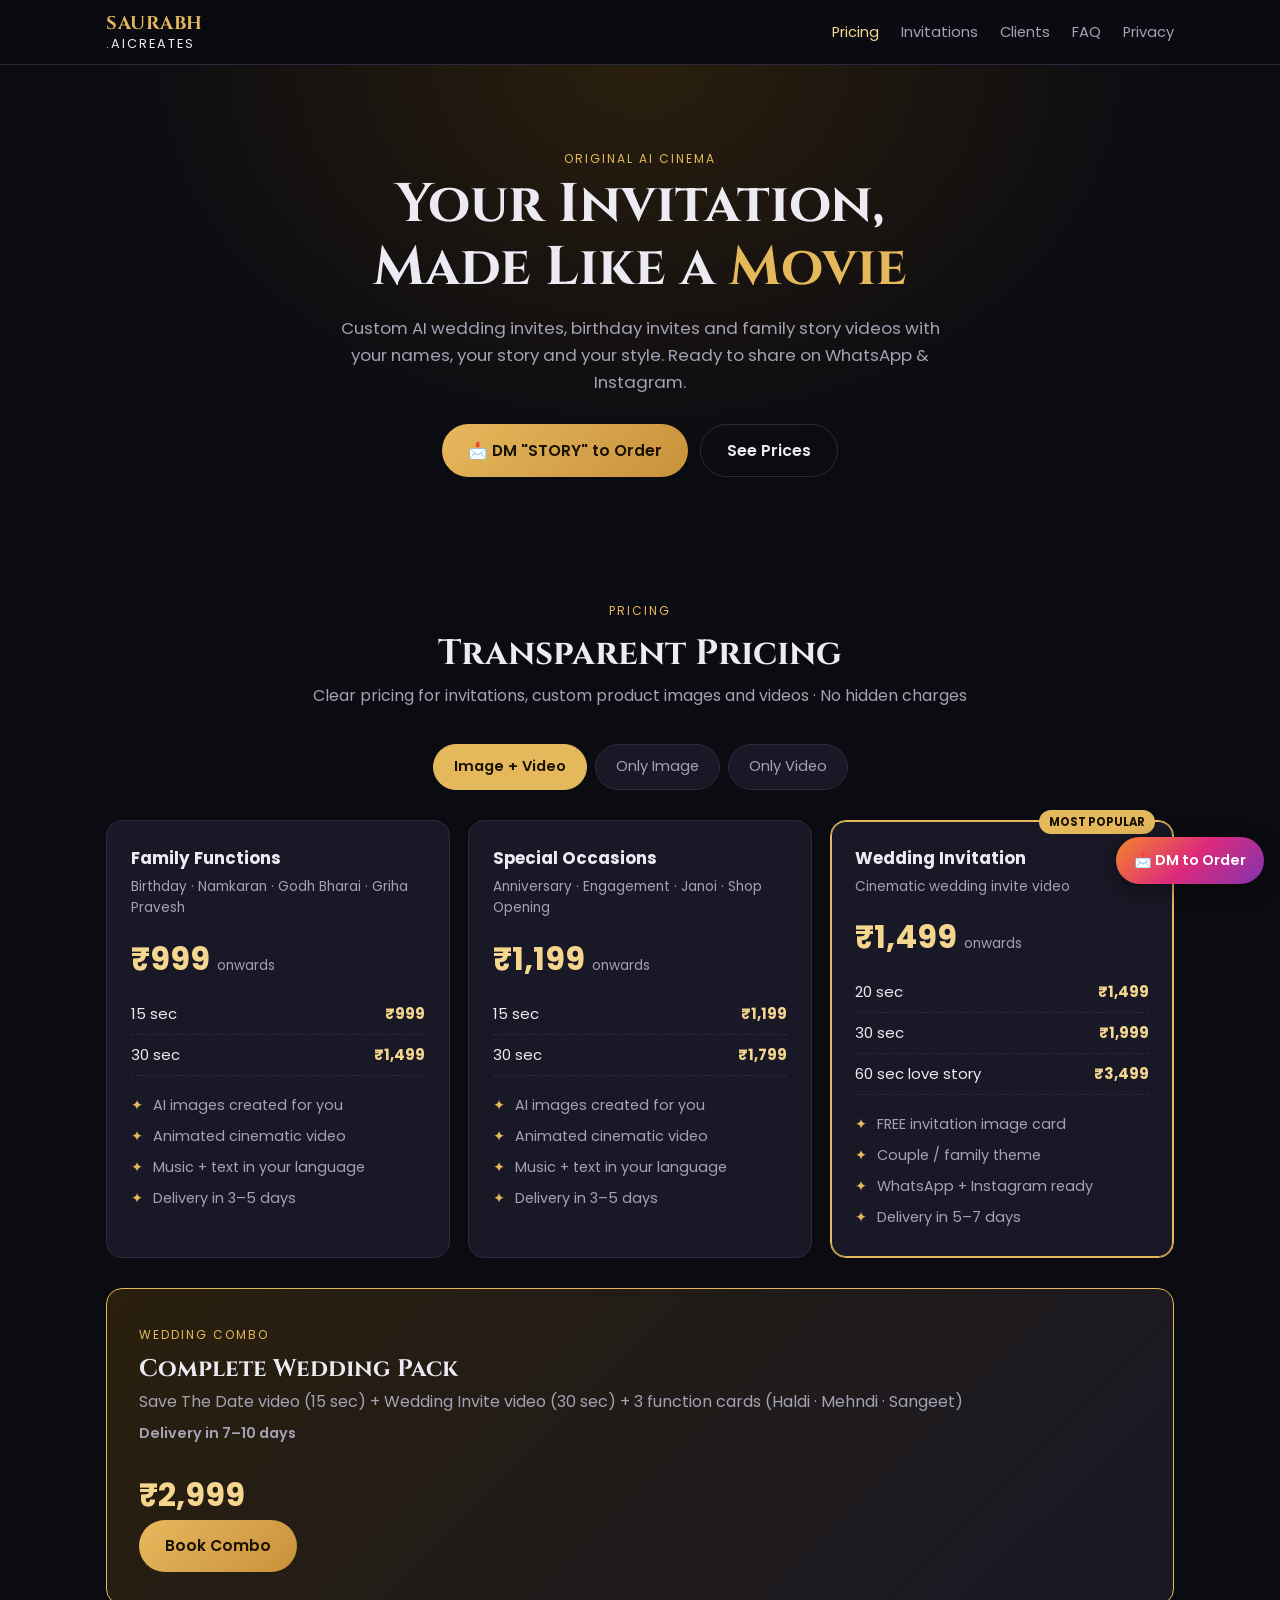
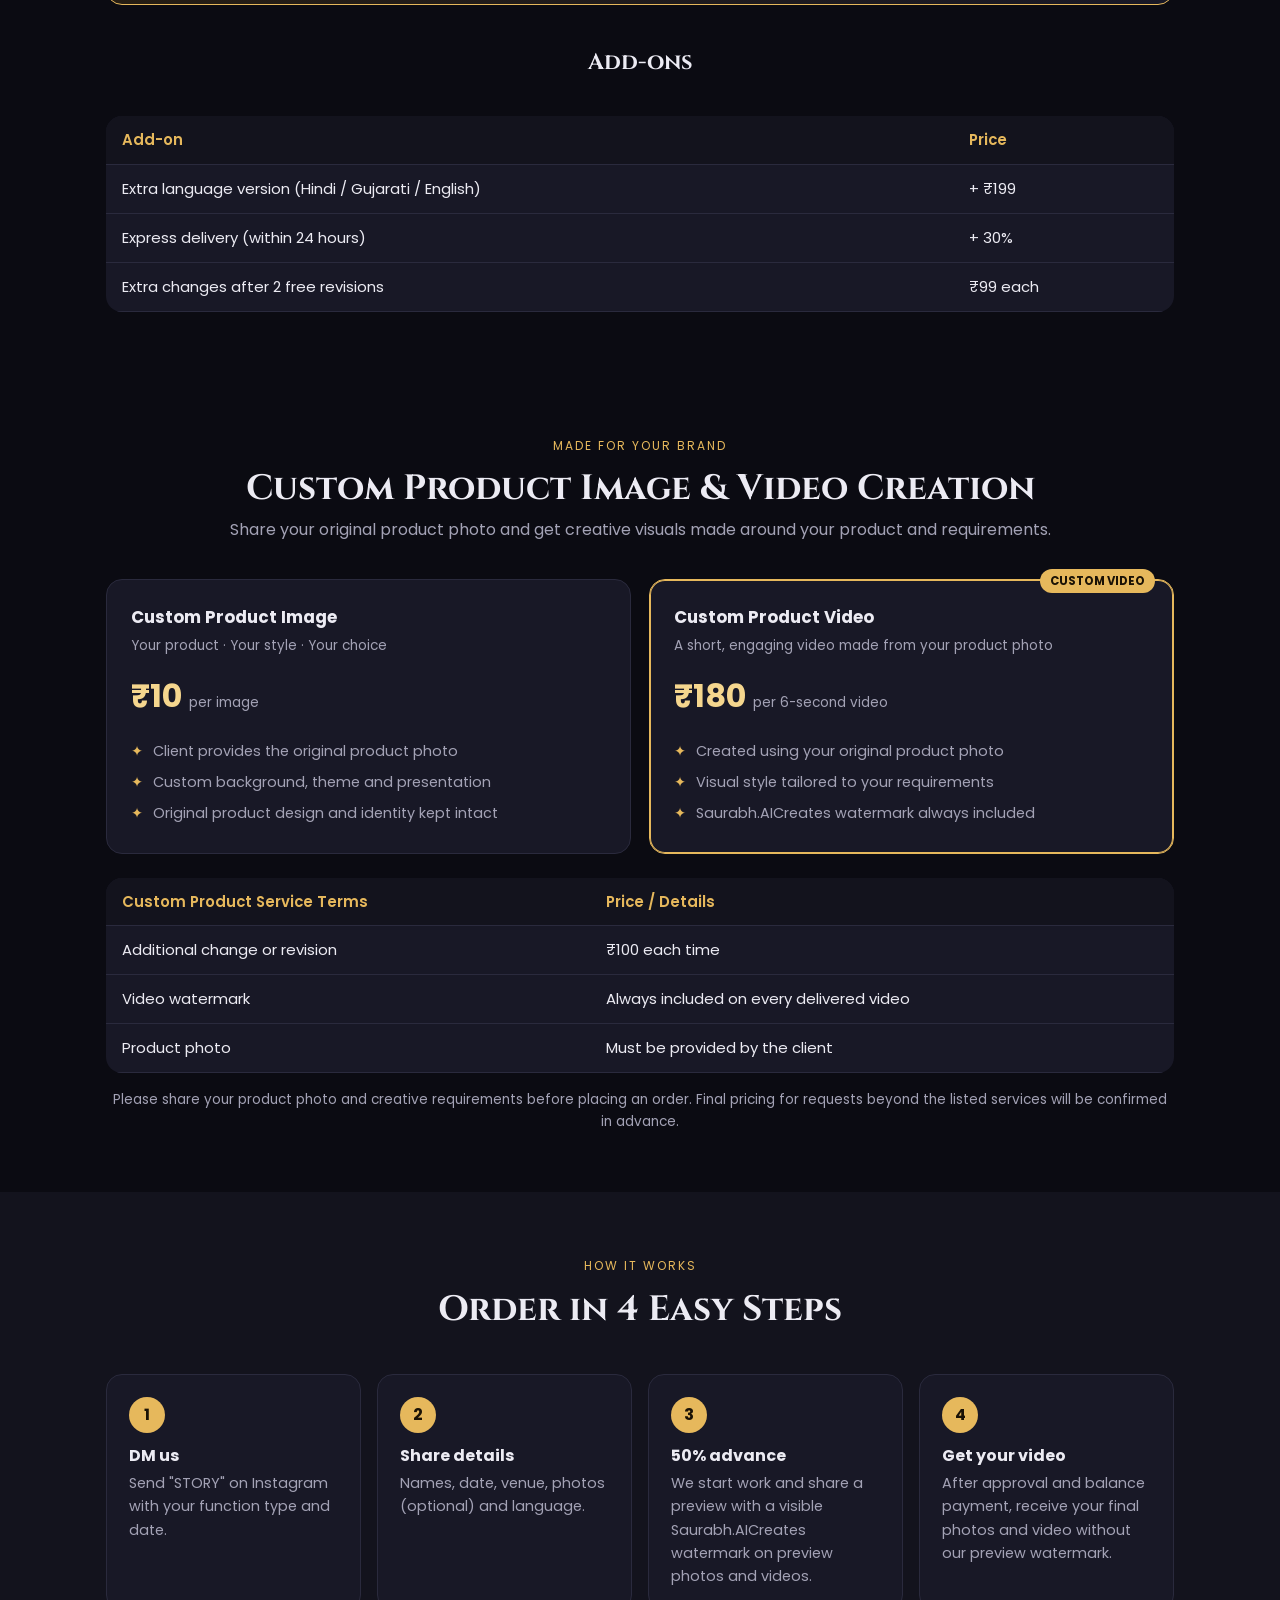
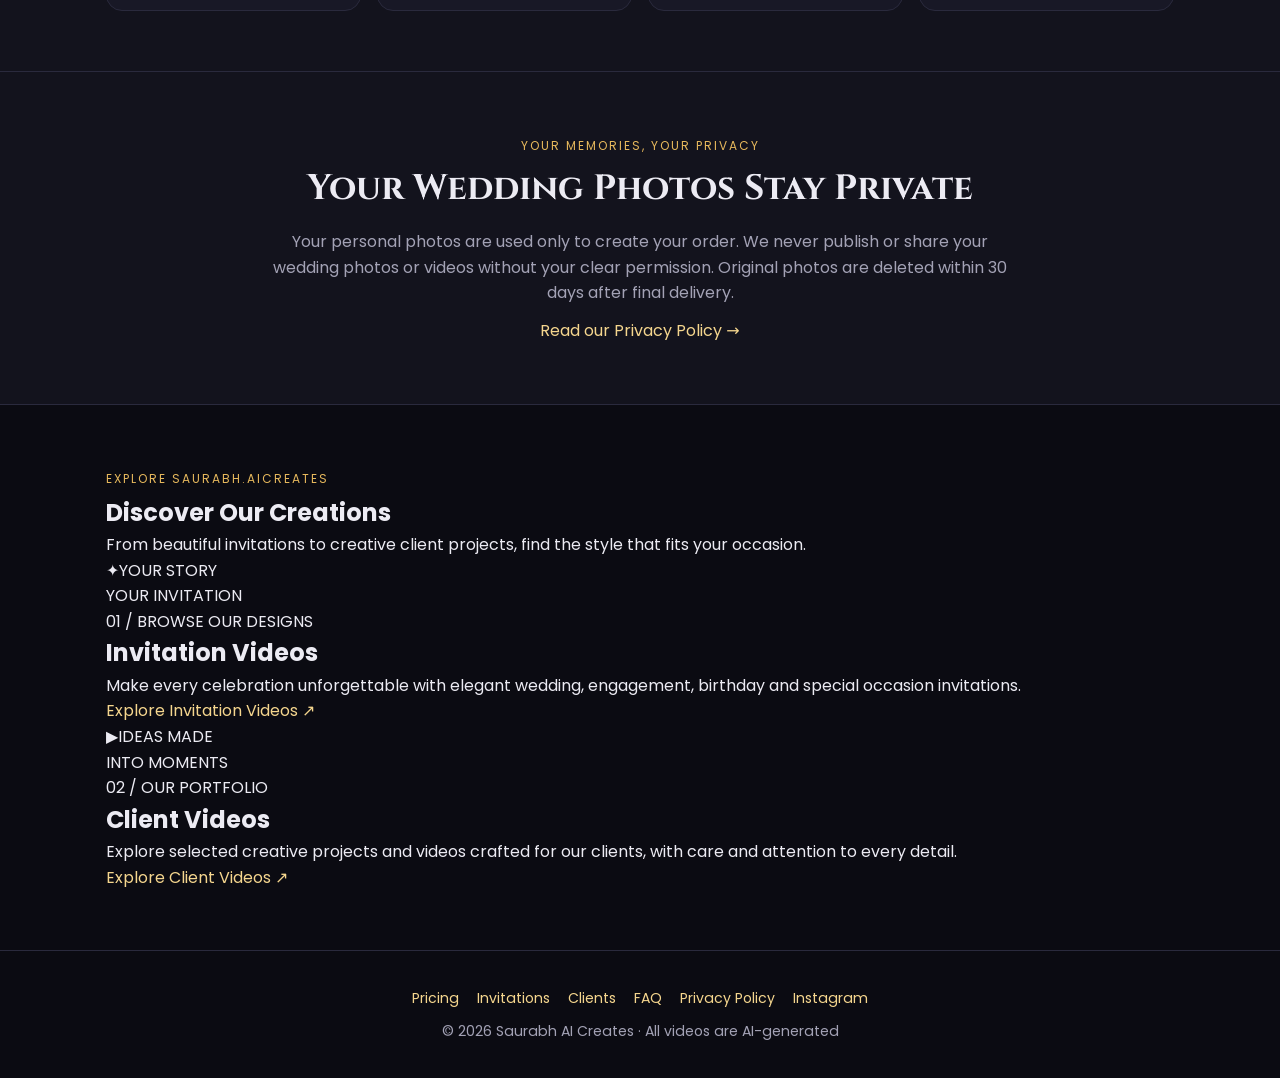
==== commit 6e4d3c6a: "Refresh homepage showcase cards with premium visual design" ====
--- a/index.html
+++ b/index.html
@@ -141,19 +141,21 @@
 
 <section class="privacy-highlight"><div class="wrap"><div class="sec-title"><span class="tag">Your Memories, Your Privacy</span><h2>Your Wedding Photos Stay Private</h2><p>Your personal photos are used only to create your order. We never publish or share your wedding photos or videos without your clear permission. Original photos are deleted within 30 days after final delivery.</p><a href="privacy.html">Read our Privacy Policy →</a></div></div></section>
 
-<section id="invitation-video" class="home-showcase-link"><div class="wrap">
-  <div class="showcase-link-card">
-    <div><span class="tag">Browse Our Designs</span><h2>Invitation Videos</h2><p>Explore our wedding, engagement, birthday and special occasion invitation video collection.</p></div>
-    <a class="btn btn-gold" href="invitations.html">View Invitation Videos →</a>
+<section class="home-showcase-section" aria-label="Explore our work">
+  <div class="wrap">
+    <div class="home-showcase-heading"><span class="tag">Explore Saurabh.AICreates</span><h2>Discover Our Creations</h2><p>From beautiful invitations to creative client projects, find the style that fits your occasion.</p></div>
+    <div class="home-showcase-grid">
+      <article id="invitation-video" class="showcase-link-card showcase-invitations">
+        <div class="showcase-card-art" aria-hidden="true"><span class="showcase-art-ring"></span><span class="showcase-art-icon">✦</span><span class="showcase-art-caption">YOUR STORY<br>YOUR INVITATION</span></div>
+        <div class="showcase-card-content"><span class="showcase-eyebrow">01 / BROWSE OUR DESIGNS</span><h2>Invitation Videos</h2><p>Make every celebration unforgettable with elegant wedding, engagement, birthday and special occasion invitations.</p><a class="showcase-cta" href="invitations.html">Explore Invitation Videos <span aria-hidden="true">↗</span></a></div>
+      </article>
+      <article id="client-video" class="showcase-link-card showcase-client-work">
+        <div class="showcase-card-art" aria-hidden="true"><span class="showcase-art-orbit"></span><span class="showcase-art-icon">▶</span><span class="showcase-art-caption">IDEAS MADE<br>INTO MOMENTS</span></div>
+        <div class="showcase-card-content"><span class="showcase-eyebrow">02 / OUR PORTFOLIO</span><h2>Client Videos</h2><p>Explore selected creative projects and videos crafted for our clients, with care and attention to every detail.</p><a class="showcase-cta" href="clients.html">Explore Client Videos <span aria-hidden="true">↗</span></a></div>
+      </article>
+    </div>
   </div>
-</div></section>
-
-<section id="client-video" class="home-showcase-link"><div class="wrap">
-  <div class="showcase-link-card">
-    <div><span class="tag">Our Portfolio</span><h2>Client Videos</h2><p>See creative videos and projects made for our clients.</p></div>
-    <a class="btn btn-gold" href="clients.html">View Client Videos →</a>
-  </div>
-</div></section>
+</section>
 
 <section id="rvWall" class="client-reviews" hidden><div class="wrap">
   <div class="sec-title"><span class="tag">Happy Clients</span><h2>What Clients Say</h2><p>Real feedback from our customers</p></div>
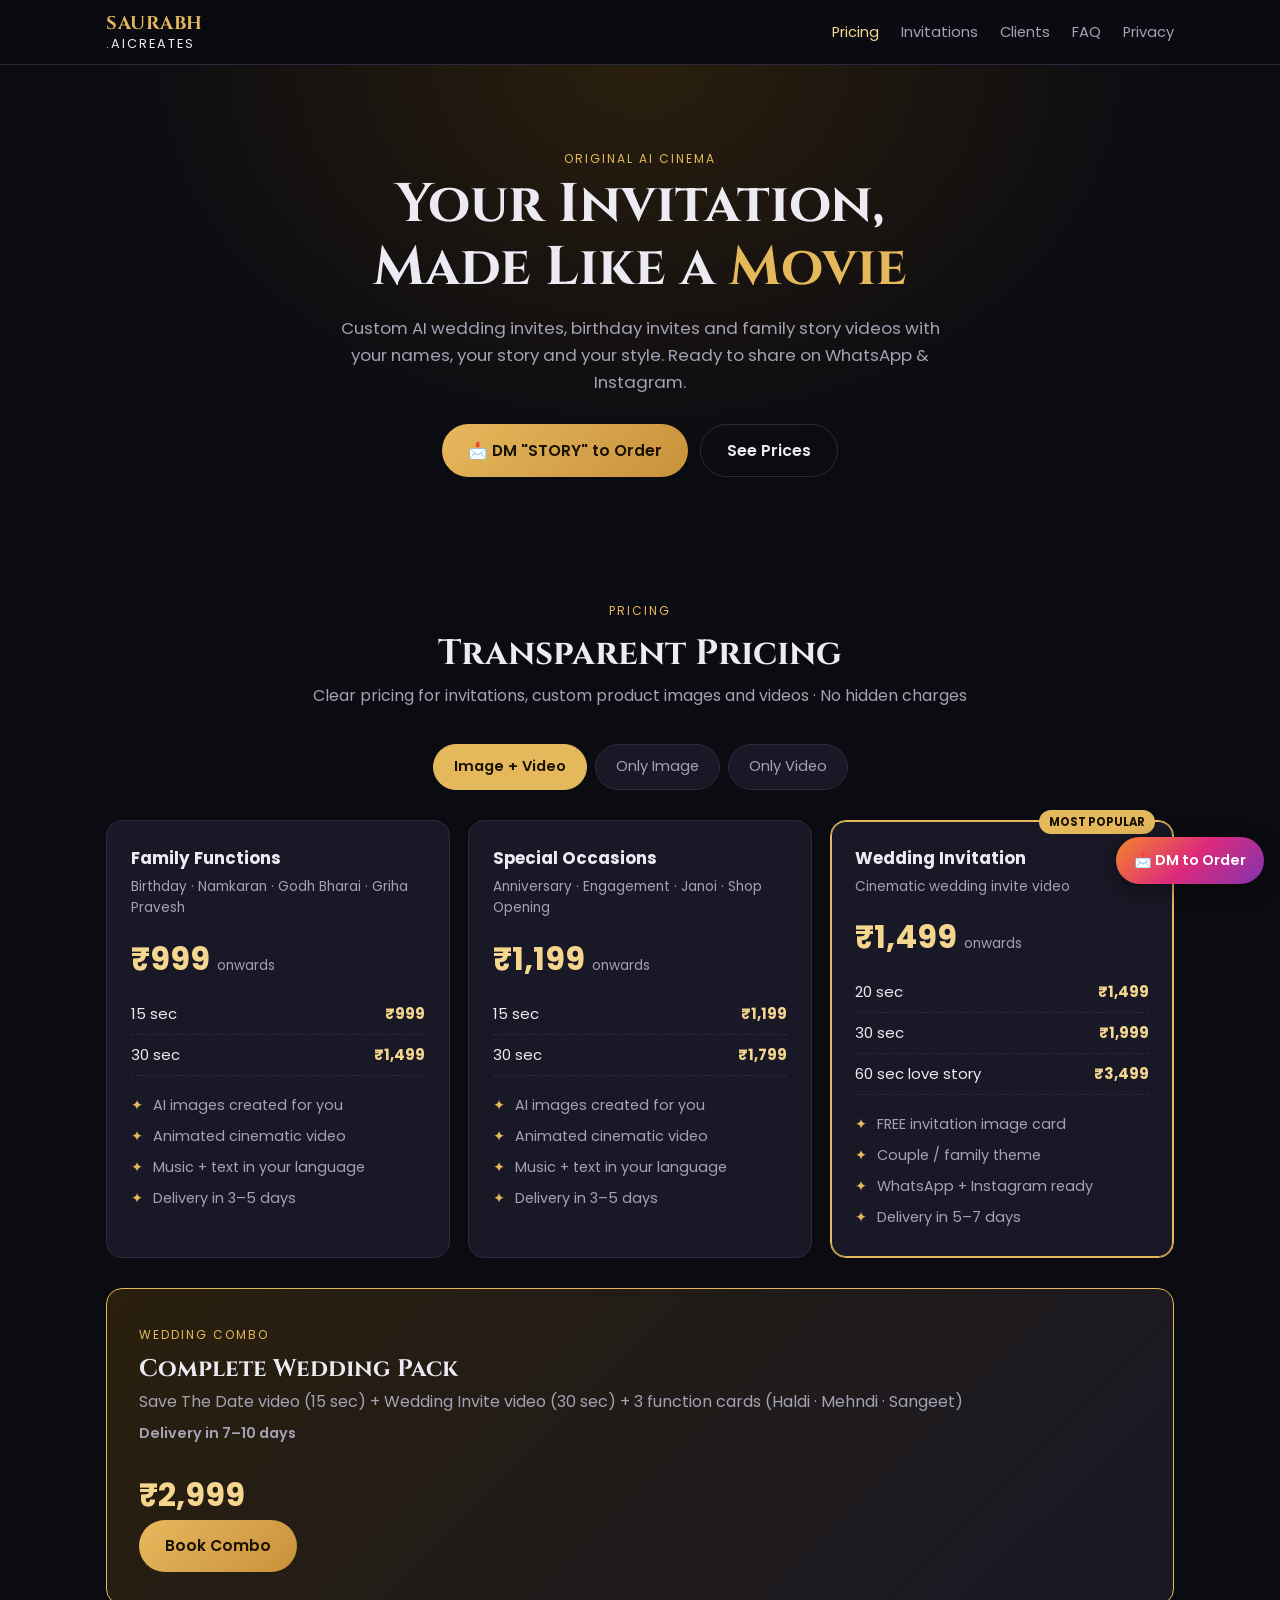
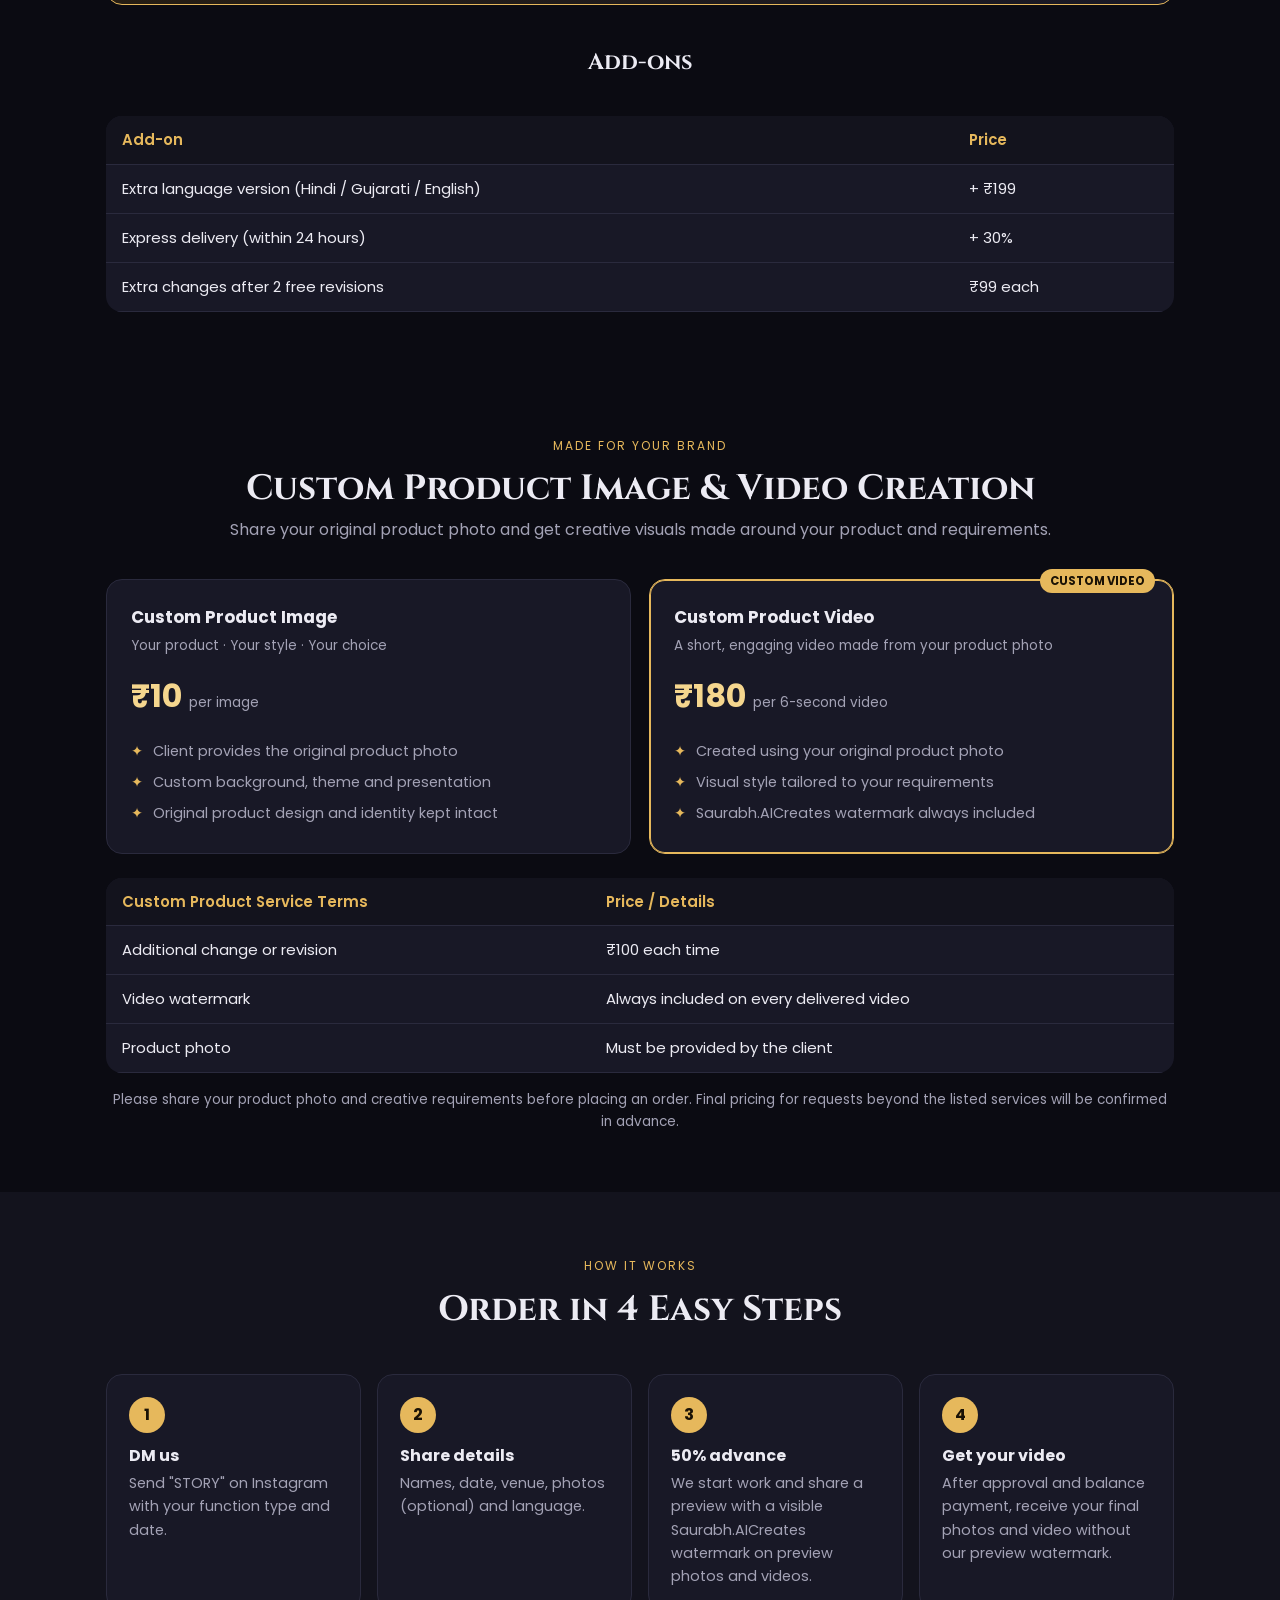
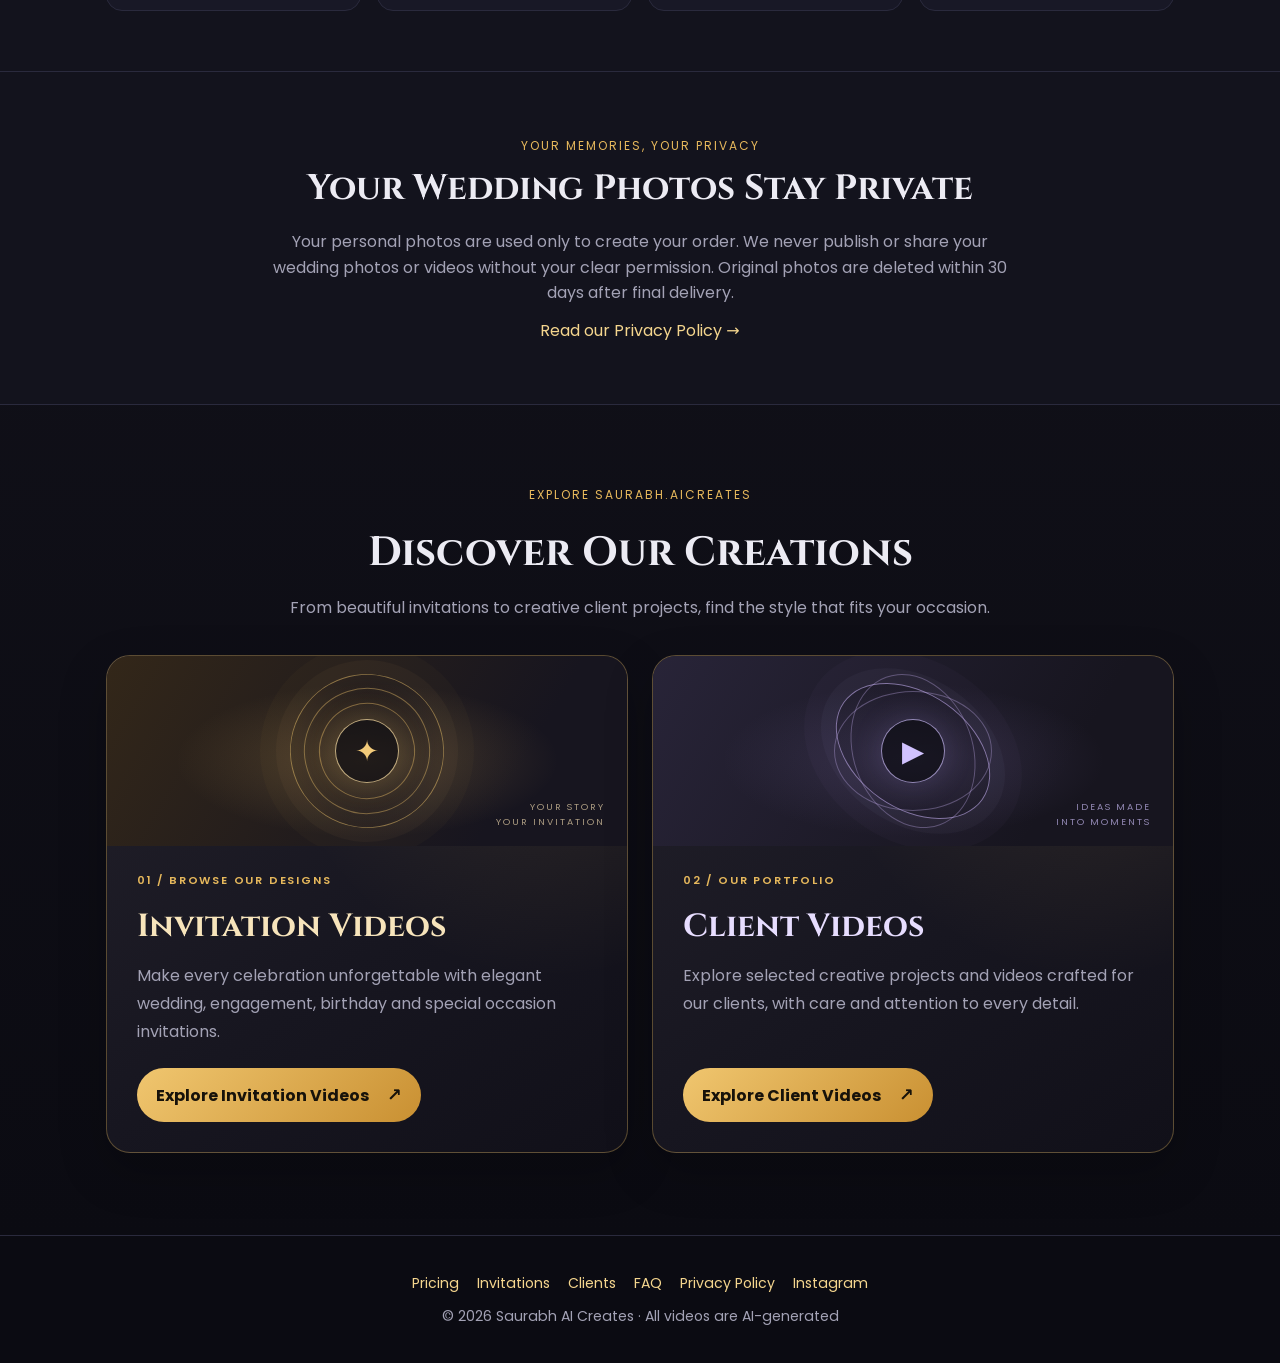
==== commit 69560a5d: "Bust browser cache for updated homepage styles" ====
--- a/index.html
+++ b/index.html
@@ -9,7 +9,7 @@
 <meta property="og:description" content="Wedding, birthday & all function invitations as cinematic AI videos. Starting ₹299.">
 <link rel="preconnect" href="https://fonts.googleapis.com">
 <link href="https://fonts.googleapis.com/css2?family=Cinzel:wght@400;700&family=Poppins:wght@400;600;700&display=swap" rel="stylesheet">
-<link rel="stylesheet" href="assets/css/style.css">
+<link rel="stylesheet" href="assets/css/style.css?v=17">
 </head>
 <body>
 <header><div class="wrap nav">
--- a/assets/css/style.css
+++ b/assets/css/style.css
@@ -204,3 +204,36 @@
 
 /* Google-style client review carousel */
 .client-reviews{padding:48px 0 20px}.review-slider{display:grid;grid-template-columns:42px minmax(0,1fr) 42px;align-items:center;gap:12px;max-width:1120px;margin:0 auto}.review-viewport{overflow:hidden;padding:4px 2px}.review-track{display:flex;gap:18px;transition:transform .45s ease;will-change:transform}.review-slide{flex:0 0 calc((100% - 36px)/3);min-width:0;min-height:250px;background:var(--card);border:1px solid var(--line);border-radius:18px;padding:24px;display:flex;flex-direction:column}.review-google{font-size:.72rem;letter-spacing:1.2px;color:var(--muted);font-weight:700}.google-g{font-family:Arial,sans-serif;font-size:1.15rem;font-weight:700;color:#4285f4;margin-right:7px}.review-stars{color:var(--gold);letter-spacing:3px;font-size:1.15rem;margin:18px 0 8px}.review-slide p{color:var(--text);line-height:1.7;margin:0 0 22px;overflow-wrap:anywhere}.review-author{margin-top:auto;display:flex;flex-direction:column;gap:4px}.review-author strong{color:var(--text)}.review-author span,.review-source{color:var(--muted);font-size:.82rem}.review-arrow{width:40px;height:40px;border-radius:50%;border:1px solid var(--line);background:var(--card);color:var(--gold);font-size:1.7rem;cursor:pointer}.review-arrow:hover{border-color:var(--gold)}.review-dots{display:flex;justify-content:center;gap:8px;margin:18px 0 8px}.review-dot{width:8px;height:8px;border:0;border-radius:50%;background:var(--line);padding:0;cursor:pointer}.review-dot.active{background:var(--gold);transform:scale(1.25)}.review-source{text-align:center;margin:8px 0 0}@media(max-width:980px){.review-slide{flex-basis:calc((100% - 18px)/2)}}@media(max-width:680px){.review-slider{grid-template-columns:30px minmax(0,1fr) 30px;gap:6px}.review-arrow{width:30px;height:30px;font-size:1.3rem}.review-slide{flex-basis:100%;min-height:220px;padding:20px}}
+
+
+/* Premium homepage showcase cards */
+.home-showcase-section{padding:76px 0 82px;position:relative;overflow:hidden;background:linear-gradient(180deg,rgba(23,22,32,.38),rgba(10,10,16,0))}
+.home-showcase-heading{text-align:center;max-width:720px;margin:0 auto 34px}
+.home-showcase-heading h2{font-family:"Cinzel",serif;font-size:clamp(1.8rem,4vw,2.55rem);margin:10px 0 9px;color:var(--text)}
+.home-showcase-heading p{color:var(--muted);line-height:1.7}
+.home-showcase-grid{display:grid;grid-template-columns:repeat(2,minmax(0,1fr));gap:24px}
+.showcase-link-card{position:relative;display:flex;flex-direction:column;min-height:440px;overflow:hidden;border:1px solid rgba(224,181,92,.34);border-radius:24px;background:linear-gradient(145deg,#22202a 0%,#171620 56%,#111019 100%);box-shadow:0 18px 48px rgba(0,0,0,.22);transition:transform .28s ease,border-color .28s ease,box-shadow .28s ease}
+.showcase-link-card:before{content:"";position:absolute;inset:0;pointer-events:none;background:radial-gradient(ellipse at 85% 0%,rgba(224,181,92,.13),transparent 46%)}
+.showcase-link-card:hover{transform:translateY(-6px);border-color:rgba(238,195,107,.78);box-shadow:0 24px 58px rgba(0,0,0,.34),0 0 28px rgba(224,181,92,.08)}
+.showcase-card-art{height:190px;position:relative;overflow:hidden;display:grid;place-items:center;background:radial-gradient(ellipse at 50% 55%,rgba(224,181,92,.18),transparent 55%),linear-gradient(120deg,#292333,#17151f 70%)}
+.showcase-invitations .showcase-card-art{background:radial-gradient(ellipse at 50% 55%,rgba(226,180,96,.22),transparent 52%),linear-gradient(120deg,#332719,#17151f 76%)}
+.showcase-client-work .showcase-card-art{background:radial-gradient(ellipse at 50% 55%,rgba(127,111,171,.22),transparent 52%),linear-gradient(120deg,#282438,#17151f 76%)}
+.showcase-art-ring,.showcase-art-orbit{position:absolute;width:154px;height:154px;border:1px solid rgba(238,195,107,.52);border-radius:50%;box-shadow:0 0 0 14px rgba(238,195,107,.035),0 0 0 30px rgba(238,195,107,.025),inset 0 0 34px rgba(238,195,107,.08);transform:rotate(-18deg)}
+.showcase-art-ring:before,.showcase-art-ring:after{content:"";position:absolute;border:1px solid rgba(238,195,107,.42);inset:13px;border-radius:50%}
+.showcase-art-ring:after{inset:28px}
+.showcase-art-orbit{width:170px;height:116px;border-radius:50%;transform:rotate(35deg);border-color:rgba(183,164,224,.65);box-shadow:0 0 0 15px rgba(183,164,224,.04),0 0 0 32px rgba(183,164,224,.025)}
+.showcase-art-orbit:before,.showcase-art-orbit:after{content:"";position:absolute;inset:-22px 24px;border:1px solid rgba(183,164,224,.38);border-radius:50%;transform:rotate(55deg)}
+.showcase-art-orbit:after{transform:rotate(-55deg)}
+.showcase-art-icon{position:relative;z-index:1;width:64px;height:64px;display:grid;place-items:center;border-radius:50%;border:1px solid rgba(255,226,165,.72);background:rgba(12,11,17,.66);color:#f3cb7a;font-size:1.8rem;box-shadow:0 0 30px rgba(224,181,92,.18)}
+.showcase-client-work .showcase-art-icon{color:#d1c2ff;border-color:rgba(209,194,255,.68);box-shadow:0 0 30px rgba(160,139,218,.2)}
+.showcase-art-caption{position:absolute;right:22px;bottom:16px;color:rgba(255,231,185,.64);font-size:.58rem;letter-spacing:2px;line-height:1.6;text-align:right}
+.showcase-client-work .showcase-art-caption{color:rgba(209,194,255,.66)}
+.showcase-card-content{position:relative;z-index:1;display:flex;flex:1;flex-direction:column;align-items:flex-start;padding:26px 30px 30px}
+.showcase-eyebrow{color:var(--gold);font-size:.7rem;font-weight:600;letter-spacing:1.8px}
+.showcase-card-content h2{font-family:"Cinzel",serif;font-size:clamp(1.45rem,2.6vw,2rem);margin:11px 0 10px;color:#f7e4bb}
+.showcase-client-work .showcase-card-content h2{color:#e7ddff}
+.showcase-card-content p{color:var(--muted);line-height:1.75;max-width:490px;margin:0 0 22px}
+.showcase-cta{margin-top:auto;display:inline-flex;align-items:center;gap:18px;padding:13px 19px;border-radius:999px;background:linear-gradient(135deg,#f0c66f,#c99032);color:#17120a;font-weight:700;text-decoration:none;transition:gap .2s ease,filter .2s ease}
+.showcase-cta span{font-size:1.1rem}
+.showcase-cta:hover{gap:25px;filter:brightness(1.08)}
+@media(max-width:760px){.home-showcase-section{padding:52px 0 58px}.home-showcase-grid{grid-template-columns:1fr;gap:18px}.showcase-link-card{min-height:390px}.showcase-card-art{height:160px}.showcase-card-content{padding:23px 22px 25px}}
